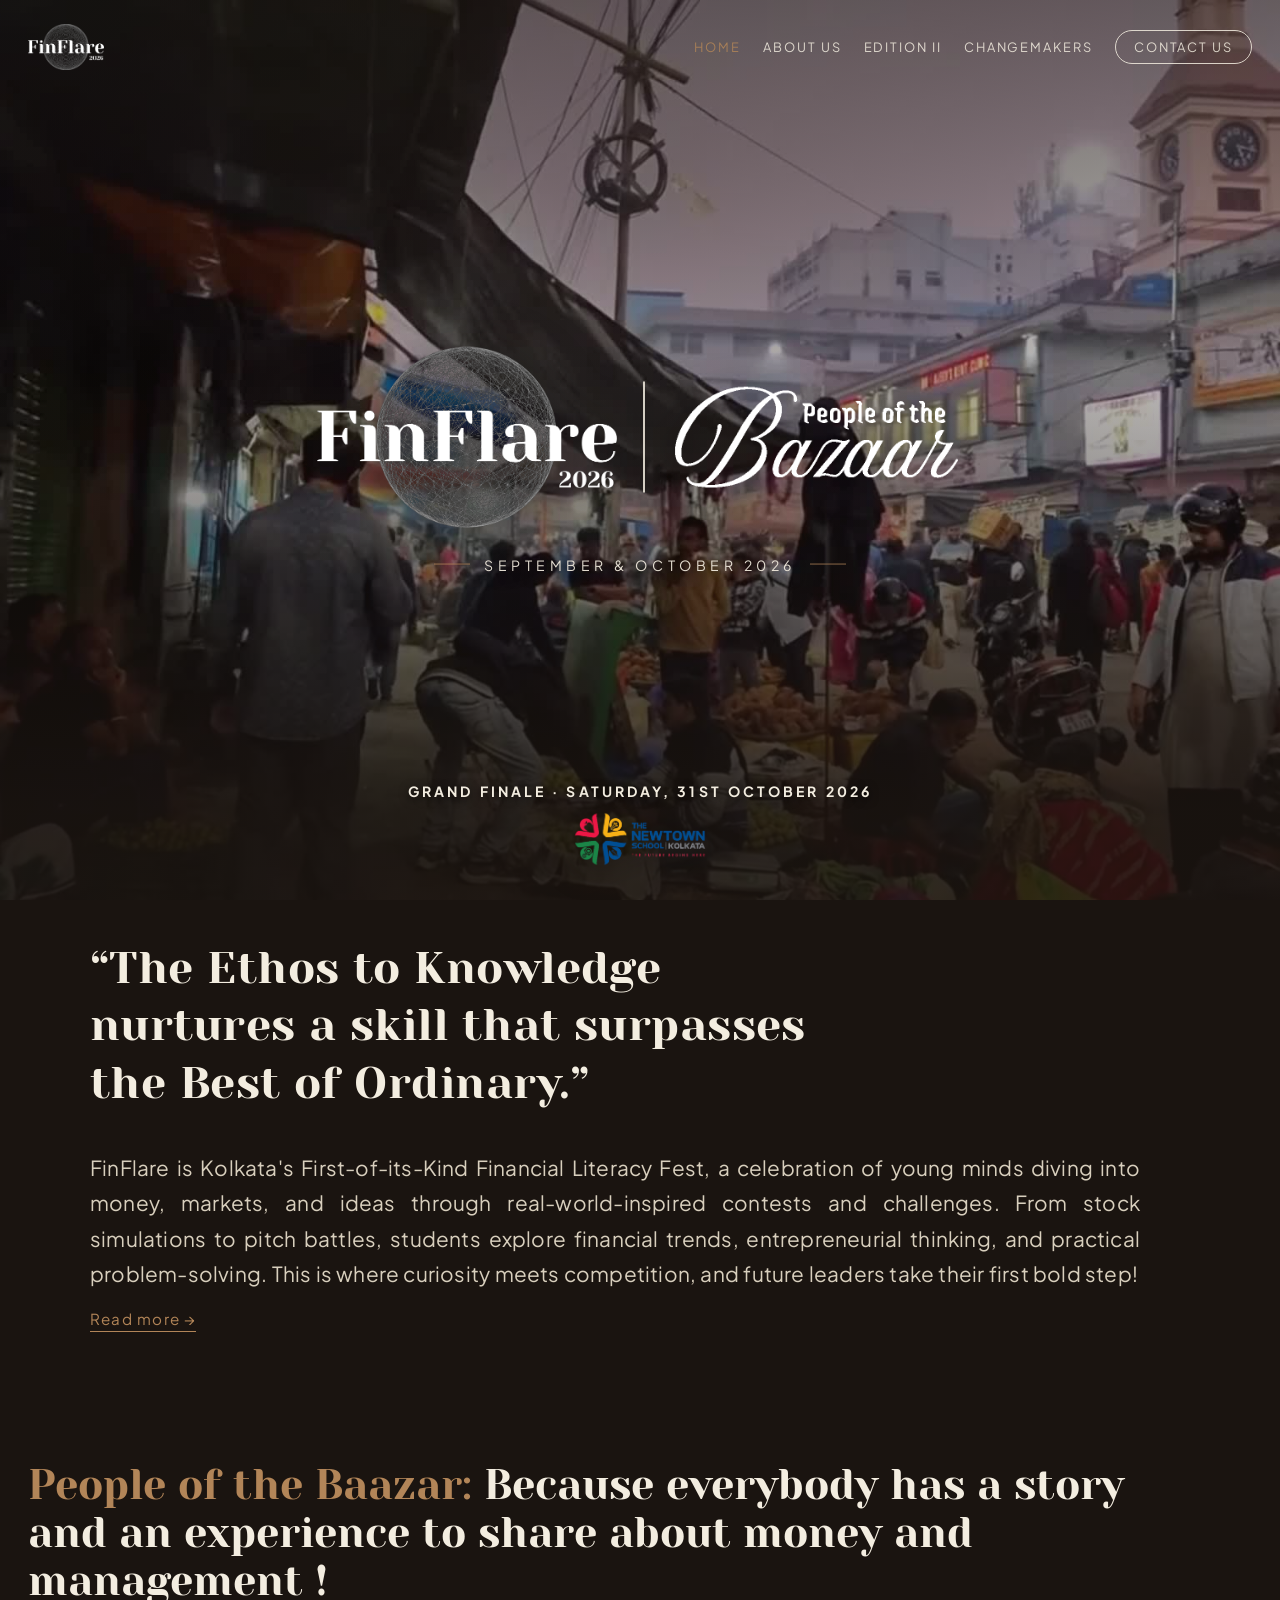
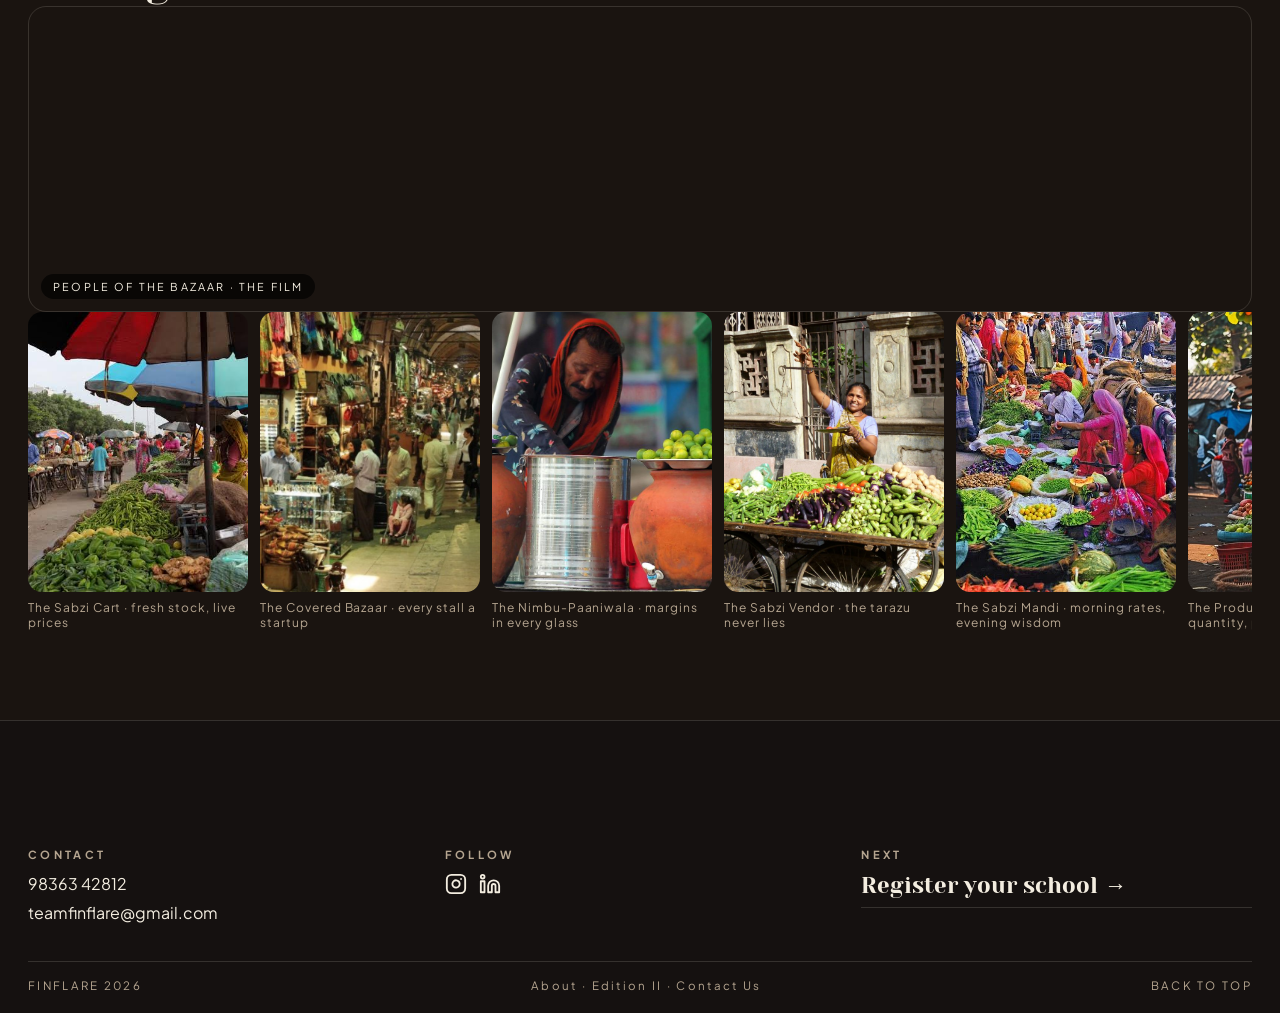
==== index.html @ 784e500e "Initial commit" ====
<!DOCTYPE html>
<html lang="en">

<head>
  <meta charset="UTF-8" />
  <meta name="viewport" content="width=device-width, initial-scale=1.0" />
  <title>FinFlare 2026 — People of the Bazaar | Home</title>
  <meta name="description"
    content="FinFlare 2026 — Kolkata's financial literacy fest for Classes 3-12. One-day free qualifier at your school. Sept-Oct 2026." />
  <link rel="preconnect" href="https://fonts.googleapis.com">
  <link rel="preconnect" href="https://fonts.gstatic.com" crossorigin>
  <link
    href="https://fonts.googleapis.com/css2?family=Anton&family=Fraunces:ital,opsz,wght@0,9..144,300..900;1,9..144,300..900&family=Space+Grotesk:wght@300..700&family=Pinyon+Script&family=Bricolage+Grotesque:opsz,wght@12..96,200..800&family=Plus+Jakarta+Sans:ital,wght@0,300..800;1,300..800&family=Yeseva+One&display=swap"
    rel="stylesheet">
  <link rel="stylesheet" href="styles.css" />
  <link rel="icon" href="assets/logo.png" />
</head>

<body data-loading="true">
  <div class="tape" aria-hidden="true"></div>
  <header id="nav">
    <a class="brand" href="index.html"><img src="assets/logo.png" alt="FinFlare 2026"></a>
    <nav class="nav-links">
      <a href="index.html" class="active">Home</a>
      <a href="about.html">About Us</a>
      <a href="edition%20II.html">Edition II</a>
      <a href="changemakers.html">Changemakers</a>
      <a href="contactus.html" class="pill">Contact Us</a>
    </nav>
    <button id="menuBtn" aria-label="Menu"><span></span><span></span></button>
  </header>
  <div id="menu">
    <div class="menu-bg-video"><video src="assets/visuals%202.mp4" muted loop playsinline autoplay></video></div>
    <nav>
      <a href="index.html"><i>01</i>Home</a>
      <a href="about.html"><i>02</i>About Us</a>
      <a href="edition%20II.html"><i>03</i>Edition II</a>
      <a href="changemakers.html"><i>04</i>Changemakers</a>
      <a href="contactus.html"><i>05</i>Contact Us</a>
    </nav>
    <div class="menu-foot">
      <div>teamfinflare@gmail.com<br>98363 42812</div>
      <div>Sept — Oct 2026<br>Kolkata</div>
    </div>
  </div>

  <main id="top">
    <!-- HERO -->
    <section id="hero">
      <div class="hero-media">
        <video id="heroVideo" autoplay muted loop playsinline preload="auto" poster="assets/hero-poster.jpg">
          <source src="assets/hero.mp4" type="video/mp4">
        </video>
        <div class="hero-grade"></div>
      </div>

      <div class="hero-center">
        <div class="hero-logos">
          <img class="hero-logo-main" src="assets/logo.png" alt="FinFlare 2026">
          <img class="hero-logo-theme" src="assets/People%20of%20the%20baazar%20logo.png" alt="People of the Bazaar">
        </div>
        <div class="hero-dates">September & October 2026</div>
      </div>
      <div class="hero-bottom">
        <div class="finale-date">Grand Finale · Saturday, 31st October 2026</div>
        <div class="finale-info">
          <img class="finale-logo" src="assets/Venue%20Partner.png" alt="The Newtown School Kolkata">
        </div>
      </div>
    </section>



    <!-- WHAT IS FINFLARE -->
    <section class="panel intro-panel">
      <div class="intro-block reveal">
        <h2 class="statement ethos-quote">“The Ethos to Knowledge<br>nurtures a skill that surpasses<br>the Best of Ordinary.”</h2>
        <p class="intro-copy">FinFlare is Kolkata's First-of-its-Kind Financial Literacy Fest, a celebration of young
          minds diving into money, markets, and ideas through real-world-inspired contests and challenges. From stock
          simulations to pitch battles, students explore financial trends, entrepreneurial thinking, and practical
          problem-solving. This is where curiosity meets competition, and future leaders take their first bold step!
        </p>
        <a class="read-more" href="about.html">Read more →</a>
      </div>
    </section>

    <!-- PEOPLE OF THE BAZAAR -->
    <section class="panel">
      <h2 class="statement reveal"><em>People of the Baazar:</em> Because everybody has a story and an experience to share about money and management !</h2>
      <div class="theme-video reveal"><video autoplay muted loop playsinline>
          <source src="assets/visuals%201.mp4" type="video/mp4">
        </video><span>PEOPLE OF THE BAZAAR · THE FILM</span></div>
      <div class="photorail reveal">
        <div class="photorail-track">
          <figure><img src="assets/sv.jpg" alt="Woman selling green chillies from a cart" />
            <figcaption>The Sabzi Cart · fresh stock, live prices</figcaption>
          </figure>
          <figure><img src="assets/Gariahat-Market-Kolkata-1280x720.jpg" alt="Covered bazaar lane with clothing stalls" />
            <figcaption>The Covered Bazaar · every stall a startup</figcaption>
          </figure>
          <figure><img src="assets/sv2.jpg" alt="Nimbu-paani vendor with clay matkas" />
            <figcaption>The Nimbu-Paaniwala · margins in every glass</figcaption>
          </figure>
          <figure><img src="assets/vegetable-vendor-_lvryenhoek_may2012_ahmedabad_6mp-774x10241-700x926.jpg"
              alt="Vegetable vendor weighing produce on a hand balance" />
            <figcaption>The Sabzi Vendor · the tarazu never lies</figcaption>
          </figure>
          <figure><img src="assets/sv3.jpg" alt="Women selling vegetables in a crowded mandi" />
            <figcaption>The Sabzi Mandi · morning rates, evening wisdom</figcaption>
          </figure>
          <figure><img src="assets/bustling-market-scene-stockcake.jpg" alt="Produce stalls with tomatoes and lemons" />
            <figcaption>The Produce Stalls · colour, quantity, price</figcaption>
          </figure>
          <figure><img src="assets/images.jpg" alt="Flower market with marigold garlands" />
            <figcaption>The Flower Market · fresh stock, live prices</figcaption>
          </figure>
        </div>
      </div>
    </section>

    <!-- CTA -->
    <section id="contact">
      <div class="contact-grid">
        <div><b>CONTACT</b><a href="tel:+919836342812">98363 42812</a><a
            href="mailto:teamfinflare@gmail.com">teamfinflare@gmail.com</a></div>
        <div><b>FOLLOW</b><a href="https://www.instagram.com/thefinflarefest" target="_blank" rel="noopener" aria-label="Instagram"><svg width="22" height="22" viewBox="0 0 24 24" fill="none" stroke="currentColor" stroke-width="2" stroke-linecap="round" stroke-linejoin="round"><rect x="2" y="2" width="20" height="20" rx="5" ry="5"/><path d="M16 11.37A4 4 0 1 1 12.63 8 4 4 0 0 1 16 11.37z"/><line x1="17.5" y1="6.5" x2="17.51" y2="6.5"/></svg></a><a href="https://www.linkedin.com/company/fin-flare" target="_blank" rel="noopener" aria-label="LinkedIn"><svg width="22" height="22" viewBox="0 0 24 24" fill="none" stroke="currentColor" stroke-width="2" stroke-linecap="round" stroke-linejoin="round"><path d="M16 8a6 6 0 0 1 6 6v7h-4v-7a2 2 0 0 0-4 0v7h-4v-7a6 6 0 0 1 6-6z"/><rect x="2" y="9" width="4" height="12"/><circle cx="4" cy="4" r="2"/></svg></a></div>
        <div><b>NEXT</b><a class="big-link" href="contactus.html">Register your school →</a></div>
      </div>
      <div class="foot-base"><span>FINFLARE 2026</span><span><a href="about.html">About</a> · <a
          href="edition%20II.html">Edition II</a> · <a href="contactus.html">Contact Us</a></span><span><a href="#top">BACK TO
          TOP</a></span></div>
    </section>
  </main>
  <script src="app.js"></script>
</body>

</html>
---- styles.css ----
@import url('https://fonts.googleapis.com/css2?family=EB+Garamond:ital,wght@0,400..800;1,400..800&display=swap');
@import url('https://fonts.googleapis.com/css2?family=Bricolage+Grotesque:opsz,wght@12..96,200..800&display=swap');

:root {
  --bg: #1a1410;
  --bg2: #322C25;
  --cream: #f3ede0;
  --muted: #b5a590;
  --flare: #453128;
  --flare-light: #B28558;
  --gold: #B28558;
  --accent-deep: #2C0E11;
  --line: rgba(243, 237, 224, .14);
  --font-d: 'Fraunces', serif;
  --font-s: 'Yeseva One', serif;
  --font-b: 'Plus Jakarta Sans', sans-serif;
  --font-script: 'Fraunces', serif;
  --font-head: 'Bricolage Grotesque', 'Space Grotesk', sans-serif;
}

* {
  margin: 0;
  padding: 0;
  box-sizing: border-box
}

html {
  scroll-behavior: smooth;
  scrollbar-width: thin;
  scrollbar-color: rgba(178, 133, 88, 0.4) var(--bg);
}

/* Custom Scrollbars */
::-webkit-scrollbar {
  width: 8px;
  height: 8px;
}

::-webkit-scrollbar-track {
  background: var(--bg);
}

::-webkit-scrollbar-thumb {
  background: rgba(178, 133, 88, 0.38);
  border-radius: 99px;
  border: 2px solid var(--bg);
}

::-webkit-scrollbar-thumb:hover {
  background: var(--gold);
}

::-webkit-scrollbar-corner {
  background: var(--bg);
}

body {
  background: var(--bg);
  color: var(--cream);
  font-family: var(--font-b);
  overflow-x: hidden
}

img {
  display: block;
  max-width: 100%
}

a {
  color: inherit;
  text-decoration: none
}

.tape {
  display: none
}

/* loader */
#loader {
  position: fixed;
  inset: 0;
  background: var(--bg);
  z-index: 500;
  display: flex;
  align-items: center;
  justify-content: center;
  transition: transform .8s cubic-bezier(.76, 0, .24, 1)
}

#loader::before {
  content: "";
  position: absolute;
  width: 80vmax;
  height: 80vmax;
  background: radial-gradient(circle, rgba(69, 49, 40, .2), transparent 60%);
  pointer-events: none
}

#loader::after {
  display: none
}

body:not([data-loading="true"]) #loader {
  transform: translateY(-101%)
}

.loader-inner {
  text-align: center;
  width: min(420px, 80vw)
}

.loader-logo {
  font-family: var(--font-d);
  font-size: clamp(2rem, 6vw, 3.4rem);
  letter-spacing: .02em
}

.loader-logo span {
  color: var(--flare-light)
}

.loader-count {
  font-family: var(--font-d);
  font-size: 4rem;
  color: var(--gold)
}

.loader-bar {
  height: 2px;
  background: var(--line);
  margin: 14px 0
}

.loader-bar i {
  display: block;
  height: 100%;
  width: 0;
  background: var(--flare)
}

.loader-sub {
  font-size: .65rem;
  letter-spacing: .25em;
  color: var(--muted)
}

/* nav */
#nav {
  position: fixed;
  top: 10px;
  left: 0;
  right: 0;
  z-index: 300;
  display: flex;
  justify-content: space-between;
  align-items: center;
  padding: 14px 28px;
  mix-blend-mode: normal;
  transition: transform .35s ease, opacity .35s ease
}

#nav.nav-hidden {
  transform: translateY(-120%);
  opacity: 0;
  pointer-events: none
}

.brand {
  font-family: var(--font-d);
  font-size: 1.4rem;
  letter-spacing: .03em
}

.brand em {
  font-style: normal;
  color: var(--flare-light);
  font-size: .85rem;
  margin-left: 6px
}

.nav-links {
  display: flex;
  gap: 22px;
  align-items: center;
  font-size: .8rem;
  letter-spacing: .15em;
  text-transform: uppercase
}

.nav-links a {
  opacity: .85
}

.nav-links a:hover {
  color: var(--gold)
}

.pill {
  border: 1px solid var(--cream);
  border-radius: 99px;
  padding: 8px 18px
}

.pill:hover {
  background: var(--cream);
  color: #000 !important
}

#menuBtn {
  display: none;
  background: none;
  border: 0;
  flex-direction: column;
  gap: 6px;
  cursor: pointer
}

#menuBtn span {
  display: block;
  width: 30px;
  height: 2px;
  background: var(--cream)
}

#menu {
  position: fixed;
  inset: 0;
  background: #1a1410;
  z-index: 290;
  display: flex;
  flex-direction: column;
  justify-content: center;
  padding: 80px 8vw 30px;
  transform: translateY(-102%);
  transition: .6s cubic-bezier(.76, 0, .24, 1)
}

#menu.open {
  transform: none
}

#menu nav {
  display: flex;
  flex-direction: column;
  gap: 4px
}

#menu nav a {
  font-family: var(--font-d);
  font-size: clamp(2rem, 8vw, 4.5rem);
  line-height: 1;
  text-transform: uppercase
}

#menu nav a i {
  font-family: var(--font-b);
  font-size: .8rem;
  color: var(--flare-light);
  margin-right: 14px;
  font-style: normal
}

#menu nav a:hover {
  color: var(--gold)
}

.menu-bg-video {
  position: absolute;
  inset: 0;
  opacity: .22;
  z-index: -1
}

.menu-bg-video video {
  width: 100%;
  height: 100%;
  object-fit: cover
}

.menu-foot {
  display: flex;
  justify-content: space-between;
  margin-top: 40px;
  color: var(--muted);
  font-size: .85rem
}

/* hero */
#hero {
  min-height: 100svh;
  position: relative;
  display: flex;
  flex-direction: column;
  justify-content: center;
  align-items: center;
  gap: 0;
  padding: 90px 28px 26px;
  overflow: hidden
}

.hero-center {
  display: flex;
  flex-direction: column;
  align-items: center;
  gap: 12px;
  position: absolute;
  top: 50%;
  left: 50%;
  transform: translate(-50%, -50%);
}

.hero-media {
  position: absolute;
  inset: 0;
  z-index: -1
}

.hero-media video {
  width: 100%;
  height: 100%;
  object-fit: cover;
  filter: saturate(1.1) contrast(1.05)
}

.hero-grade {
  position: absolute;
  inset: 0;
  background: linear-gradient(180deg, rgba(26, 20, 16, .6), rgba(26, 20, 16, .25) 40%, rgba(26, 20, 16, .9) 90%), radial-gradient(60% 50% at 50% 20%, rgba(69, 49, 40, .3), transparent)
}

/* grand finale info — centered, no box, like previous years */
.hero-bottom {
  position: absolute;
  bottom: 30px;
  left: 50%;
  transform: translateX(-50%);
  display: flex;
  flex-direction: column;
  align-items: center;
  text-align: center;
  gap: 8px;
}

.hero-ctas {
  justify-content: center;
}

.finale-info {
  display: flex;
  flex-direction: column;
  align-items: center;
  text-align: center;
  gap: 4px;
  background: none;
  border: 0;
  padding: 0;
  z-index: 10;
}

.finale-logo {
  height: 62px;
  width: auto;
  max-width: 260px;
  object-fit: contain;
  background: none;
  margin-bottom: 0;
  filter: drop-shadow(0 4px 16px rgba(0, 0, 0, 0.55));
}

.finale-title {
  font-family: var(--font-s);
  font-weight: 700;
  font-size: clamp(1.4rem, 3vw, 2rem);
  letter-spacing: 0.14em;
  color: var(--cream);
  text-shadow: 0 4px 15px rgba(0, 0, 0, 0.5);
}

.finale-date {
  font-family: var(--font-b);
  font-size: clamp(1.15rem, 2.4vw, 1.6rem);
  letter-spacing: 0.2em;
  color: var(--cream);
  text-shadow: 0 4px 15px rgba(0, 0, 0, 0.5);
}

.finale-venue {
  font-family: var(--font-b);
  font-size: clamp(1.05rem, 2.2vw, 1.4rem);
  letter-spacing: 0.08em;
  color: #d8cfbd;
  text-shadow: 0 4px 15px rgba(0, 0, 0, 0.5);
}

.finale-role {
  font-family: var(--font-b);
  font-size: clamp(0.85rem, 1.8vw, 1.05rem);
  letter-spacing: 0.24em;
  text-transform: uppercase;
  color: var(--gold);
  text-shadow: 0 4px 15px rgba(0, 0, 0, 0.5);
}

.finale-addr {
  font-family: var(--font-b);
  font-weight: 400;
  font-size: clamp(0.88rem, 1.8vw, 1.1rem);
  letter-spacing: 0.01em;
  color: #d8cfbd;
  max-width: 1050px;
  line-height: 1.7;
  text-shadow: 0 2px 10px rgba(0, 0, 0, 0.6);
}

@media (max-width: 768px) {
  .finale-logo {
    height: 50px;
  }
  .finale-addr {
    max-width: 100%;
  }
}

.hero-top-meta {
  display: flex;
  justify-content: space-between;
  gap: 12px;
  font-size: .68rem;
  letter-spacing: .2em;
  color: var(--cream);
  opacity: .9;
  border-top: 1px solid var(--line);
  border-bottom: 1px solid var(--line);
  padding: 10px 0;
  margin-bottom: 12px;
  flex-wrap: wrap
}

.hero-title {
  font-family: var(--font-d);
  line-height: .88;
  text-transform: uppercase
}

.hero-title .line {
  display: block;
  font-size: clamp(3.4rem, 13vw, 11.5rem);
  letter-spacing: .01em
}

.hero-title .row2 {
  display: flex;
  align-items: baseline;
  gap: 3vw;
  flex-wrap: wrap
}

.script {
  font-family: var(--font-script);
  font-style: italic;
  text-transform: none;
  font-weight: 400;
  color: var(--gold)
}

.row2 .script {
  font-size: clamp(3rem, 10vw, 8.5rem);
  line-height: 1
}

.smallcaps {
  font-family: var(--font-b);
  font-size: clamp(.8rem, 2vw, 1.3rem);
  letter-spacing: .35em
}

.hero-title .custom-lockup {
  display: inline-block;
  position: relative;
  margin-top: 15px;
  margin-left: -10px;
  margin-bottom: 18px;
  /* Optically align the swoopy 'B' with FINFLARE */
}

/* hero: centered logo lockup like previous years — FinFlare | theme */
.hero-logos {
  display: flex;
  flex-direction: row;
  align-items: center;
  justify-content: center;
  gap: 0;
  margin: 20px 0 6px;
  z-index: 10;
}

.hero-logo-main {
  width: min(300px, 29vw);
  height: auto;
  margin-right: clamp(14px, 2vw, 26px);
  mix-blend-mode: screen;
  filter: drop-shadow(0 6px 24px rgba(0, 0, 0, 0.55));
}

.hero-logo-theme {
  width: min(320px, 31vw);
  height: auto;
  border-left: 2px solid rgba(243, 237, 224, 0.85);
  padding-left: clamp(14px, 2vw, 26px);
  filter: drop-shadow(0 4px 16px rgba(0, 0, 0, 0.6));
}

.hero-dates {
  text-align: center;
  font-family: var(--font-b);
  font-size: clamp(0.72rem, 1.2vw, 0.88rem);
  letter-spacing: 0.32em;
  text-transform: uppercase;
  color: rgba(243, 237, 224, 0.92);
  text-shadow: 0 4px 15px rgba(0, 0, 0, 0.7);
  margin: 10px 0 0;
  z-index: 10;
  display: inline-flex;
  align-items: center;
  justify-content: center;
  gap: 14px;
}

.hero-dates::before,
.hero-dates::after {
  content: "";
  display: inline-block;
  width: clamp(20px, 3vw, 36px);
  height: 1px;
  background: var(--gold);
  opacity: 0.75;
}

.finale-date {
  font-family: var(--font-b);
  font-size: clamp(0.72rem, 1.2vw, 0.88rem);
  letter-spacing: 0.22em;
  text-transform: uppercase;
  color: var(--gold-light);
  font-weight: 700;
  text-shadow: 0 2px 10px rgba(0, 0, 0, 0.8);
  margin: 0;
}

@media (max-width: 768px) {
  .hero-logos {
    flex-direction: column;
    gap: 0;
    margin: 10px 0;
  }
  .hero-logo-main {
    width: min(200px, 48vw);
    margin-right: 0;
    margin-bottom: 12px;
  }
  .hero-logo-theme {
    width: min(220px, 52vw);
    border-left: 0;
    border-top: 1.5px solid rgba(243, 237, 224, 0.7);
    padding-left: 0;
    padding-top: 12px;
  }
  .hero-dates {
    font-size: 0.7rem;
    letter-spacing: 0.22em;
    gap: 10px;
  }
  .hero-dates::before,
  .hero-dates::after {
    width: 16px;
  }
  .finale-date {
    font-size: 0.65rem;
    letter-spacing: 0.16em;
  }
}

.custom-lockup .people {
  font-family: var(--font-s);
  font-size: clamp(1.5rem, 4vw, 3rem);
  font-weight: 500;
  color: var(--cream);
  position: absolute;
  top: -5%;
  right: 0;
  z-index: 2;
  letter-spacing: 0;
  text-transform: none;
  text-shadow: 0 4px 15px rgba(0, 0, 0, 0.5);
}

.custom-lockup .script {
  font-size: clamp(5.5rem, 15vw, 12rem);
  line-height: 0.85;
  color: var(--gold);
  display: block;
  padding-right: 10px;
}

.hero-bottom {
  display: flex;
  flex-direction: column;
  gap: 8px;
  align-items: center;
  justify-content: center;
  text-align: center;
  flex-wrap: wrap;
  margin-top: 18px
}

.hero-desc {
  font-family: var(--font-b);
  font-size: clamp(1rem, 2vw, 1.3rem);
  max-width: 420px
}

.btn {
  display: inline-block;
  padding: 14px 26px;
  border-radius: 99px;
  font-family: var(--font-b);
  font-weight: 700;
  letter-spacing: .12em;
  font-size: .75rem;
  text-transform: uppercase;
  border: 1px solid var(--cream);
  transition: .25s
}

.btn.solid {
  background: var(--flare);
  border-color: var(--flare);
  color: var(--cream)
}

.btn.solid:hover {
  background: var(--gold);
  border-color: var(--gold);
  color: #1a1410;
  transform: translateY(-2px)
}

.btn.ghost:hover {
  background: var(--cream);
  color: #000
}

.btn.light {
  background: var(--cream);
  color: #000;
  border-color: var(--cream)
}

button,
.btn,
.mini,
.filters button,
#legacySound,
.acc button,
#menuBtn {
  font-family: var(--font-b);
}

.hero-ctas {
  display: flex;
  gap: 12px;
  flex-wrap: wrap
}

.panel-stats {
  display: flex;
  gap: 40px;
  margin-bottom: 50px;
  padding-bottom: 30px;
  border-bottom: 1px solid var(--line);
  justify-content: center;
  width: 100%;
}

.panel-stats div {
  display: flex;
  flex-direction: column;
  align-items: center;
}

.panel-stats b {
  font-family: var(--font-d);
  font-size: 2.5rem;
  color: var(--gold);
  line-height: 1;
  margin-bottom: 4px;
}

.panel-stats span {
  font-size: .68rem;
  letter-spacing: .18em;
  text-transform: uppercase;
  color: var(--muted);
}

.scroll-hint {
  position: absolute;
  right: 20px;
  top: 45%;
  writing-mode: vertical-rl;
  letter-spacing: .4em;
  font-size: .65rem;
  color: var(--muted);
  animation: bob 1.6s infinite alternate
}

@keyframes bob {
  to {
    transform: translateY(12px)
  }
}

/* marquee */
.marquee {
  background: var(--flare);
  color: var(--cream);
  overflow: hidden;
  white-space: nowrap;
  border-top: 2px solid #000;
  border-bottom: 2px solid #000
}

.marquee-track {
  display: inline-flex;
  animation: mq 22s linear infinite;
  font-family: var(--font-d);
  font-size: 1.1rem;
  padding: 10px 0;
  letter-spacing: .06em
}

@keyframes mq {
  to {
    transform: translateX(-50%)
  }
}

/* panels */
.panel {
  padding: 90px 28px;
  max-width: 1360px;
  margin: 0 auto
}

.kicker {
  font-size: .72rem;
  letter-spacing: .3em;
  color: var(--muted);
  margin-bottom: 18px;
  display: flex;
  gap: 10px;
  align-items: center
}

.kicker span {
  width: 8px;
  height: 8px;
  border-radius: 50%;
  background: var(--flare);
  display: inline-block
}

.kicker.light {
  color: var(--gold)
}

.statement {
  font-family: var(--font-s);
  font-weight: 400;
  font-size: clamp(1.4rem, 3.6vw, 2.6rem);
  line-height: 1.15;
  max-width: 1100px
}

.statement em {
  color: var(--flare-light);
  font-style: normal
}

.about-grid {
  display: grid;
  grid-template-columns: 1.1fr .9fr;
  gap: 30px;
  margin-top: 36px
}

.about-copy p {
  color: #d8cfbd;
  margin-bottom: 16px;
  line-height: 1.7
}

.text-link {
  border-bottom: 1px solid var(--flare-light);
  padding-bottom: 2px;
  font-weight: 700
}

.about-cards {
  display: grid;
  gap: 12px
}

.mini-card {
  border: 1px solid var(--line);
  border-radius: 16px;
  padding: 20px;
  background: rgba(255, 255, 255, .03)
}

.mini-card b {
  display: block;
  font-family: var(--font-d);
  letter-spacing: .04em;
  margin-bottom: 6px;
  color: var(--gold)
}

.mini-card span {
  color: var(--muted);
  font-size: .92rem
}

.legacy {
  margin-top: 44px;
  border: 1px solid var(--line);
  border-radius: 20px;
  overflow: hidden;
  background: #221c17
}

.legacy-head {
  display: flex;
  justify-content: space-between;
  gap: 12px;
  flex-wrap: wrap;
  padding: 20px 22px;
  border-bottom: 1px solid var(--line)
}

.legacy-head h3 {
  font-family: var(--font-d);
  letter-spacing: .04em
}

.legacy-head span {
  color: var(--muted);
  font-size: .72rem;
  letter-spacing: .2em
}

.legacy-media {
  display: grid;
  grid-template-columns: repeat(3, 1fr);
  gap: 8px;
  padding: 12px
}

.legacy-video {
  padding: 12px 12px 0;
  position: relative
}

.legacy-video video {
  width: 100%;
  height: min(58vh, 480px);
  object-fit: cover;
  border-radius: 12px;
  background: #000;
  display: block
}

#legacySound {
  position: absolute;
  bottom: 24px;
  right: 24px;
  background: #000a;
  color: var(--cream);
  border: 1px solid var(--line);
  padding: 9px 18px;
  border-radius: 99px;
  font-size: .66rem;
  letter-spacing: .22em;
  cursor: pointer;
  backdrop-filter: blur(4px)
}

#legacySound:hover {
  background: var(--flare);
  color: var(--cream);
  border-color: var(--flare)
}

.proof-note {
  padding: 2px 22px 26px;
  color: #d8cfbd;
  line-height: 1.85;
  font-family: var(--font-b);
  font-size: 1.06rem;
  max-width: 1000px
}

.legacy-media img {
  height: 220px;
  width: 100%;
  object-fit: cover;
  border-radius: 12px;
  filter: sepia(.2) contrast(1.05)
}

.legacy-copy {
  padding: 18px 22px 24px;
  color: #d8cfbd
}

/* theme */
.dark-contrast {
  background: var(--bg2);
  border-top: 1px solid var(--line);
  border-bottom: 1px solid var(--line);
  max-width: none
}

.dark-contrast>.kicker,
.dark-contrast>h2,
.theme-grid,
.perks-grid,
.awards {
  max-width: 1360px;
  margin-left: auto;
  margin-right: auto
}

#theme h2,
#perks h2 {
  font-family: var(--font-d);
  font-size: clamp(2.6rem, 7vw, 5.5rem);
  line-height: .95
}

.script.big {
  font-size: clamp(3rem, 8vw, 6rem)
}

.script.inline {
  font-size: .9em
}

.theme-grid {
  display: grid;
  grid-template-columns: .95fr 1.05fr;
  gap: 40px;
  margin-top: 26px
}

.theme-title p {
  color: #d8cfbd;
  margin: 14px 0 20px
}

/* integrated "People of the Bazaar" lockup */
.theme-title-lockup {
  display: grid;
  grid-template-columns: auto 1fr;
  grid-template-rows: auto auto;
  align-items: end;
  line-height: 1;
  margin-bottom: 30px;
}

.lockup-bazaar-top {
  grid-row: 1 / 3;
  grid-column: 1;
  font-size: clamp(6rem, 16vw, 12rem);
  line-height: .78;
  align-self: start;
}

.lockup-serif {
  grid-row: 1;
  grid-column: 2;
  font-family: var(--font-s);
  font-size: clamp(1.3rem, 3.5vw, 2.4rem);
  color: var(--cream);
  align-self: end;
  text-transform: none;
  font-weight: 400;
  letter-spacing: .01em;
  position: relative;
  z-index: 2;
  margin-bottom: -5px; /* Pull it slightly closer to azaar */
  text-shadow: 0 4px 15px rgba(0, 0, 0, 0.5);
}

.lockup-bazaar-bottom {
  grid-row: 2;
  grid-column: 2;
  font-size: clamp(3.8rem, 10vw, 7.5rem);
  line-height: .85;
}

.theme-video {
  position: relative;
  border-radius: 18px;
  overflow: hidden;
  border: 1px solid var(--line)
}

.theme-video video {
  width: 100%;
  height: 300px;
  object-fit: cover
}

.theme-video span {
  position: absolute;
  bottom: 12px;
  left: 12px;
  background: #000a;
  padding: 6px 12px;
  border-radius: 99px;
  font-size: .68rem;
  letter-spacing: .2em
}

.theme-copy .lead {
  font-family: var(--font-b);
  font-size: 1.35rem;
  line-height: 1.5;
  margin-bottom: 22px
}

.folk-list {
  display: grid;
  gap: 12px;
  margin-bottom: 20px
}

.folk {
  display: flex;
  gap: 14px;
  align-items: center;
  border: 1px solid var(--line);
  border-radius: 14px;
  padding: 10px;
  background: rgba(255, 255, 255, .03)
}

.folk img {
  width: 74px;
  height: 74px;
  object-fit: cover;
  border-radius: 12px
}

.folk b {
  display: block
}

.folk span {
  color: var(--muted);
  font-size: .85rem
}

/* events */
.events-head {
  display: flex;
  justify-content: space-between;
  gap: 20px;
  align-items: flex-end;
  flex-wrap: wrap;
  margin-bottom: 8px
}

.events-head h2 {
  font-family: var(--font-d);
  font-size: clamp(2.4rem, 6vw, 4.6rem);
  line-height: .95
}

.outline {
  color: transparent;
  -webkit-text-stroke: 1.5px var(--cream)
}

.filters {
  display: flex;
  gap: 8px;
  flex-wrap: wrap
}

.filters button {
  background: none;
  border: 1px solid var(--line);
  color: var(--cream);
  border-radius: 99px;
  padding: 9px 16px;
  font-size: .7rem;
  letter-spacing: .15em;
  cursor: pointer
}

.filters button.active,
.filters button:hover {
  background: var(--cream);
  color: #111
}

#eventList {
  border-top: 1px solid var(--line);
  margin-top: 16px
}

.event-row {
  display: grid;
  grid-template-columns: 64px 1fr auto auto;
  gap: 18px;
  align-items: center;
  padding: 20px 8px;
  border-bottom: 1px solid var(--line);
  cursor: pointer;
  transition: .2s
}

.event-row:hover {
  background: rgba(69, 49, 40, .12);
  padding-left: 16px
}

.event-row .num {
  font-family: var(--font-d);
  color: var(--muted)
}

.event-row h3 {
  font-family: var(--font-d);
  font-size: clamp(1.4rem, 3.4vw, 2.4rem);
  letter-spacing: .02em;
  line-height: 1
}

.event-row h3 small {
  display: block;
  font-family: var(--font-b);
  font-size: .68rem;
  letter-spacing: .25em;
  color: var(--flare-light);
  margin-top: 6px
}

.event-row .meta {
  font-size: .72rem;
  letter-spacing: .15em;
  color: var(--muted);
  text-align: right
}

.event-row .arrow {
  font-size: 1.4rem;
  background: var(--cream);
  color: #000;
  width: 44px;
  height: 44px;
  border-radius: 50%;
  display: flex;
  align-items: center;
  justify-content: center
}

.hint {
  color: var(--muted);
  font-size: .75rem;
  letter-spacing: .2em;
  margin-top: 14px
}

/* break */
#break {
  position: relative;
  min-height: 70vh;
  display: flex;
  align-items: center;
  justify-content: center;
  text-align: center;
  overflow: hidden
}

#break video {
  position: absolute;
  inset: 0;
  width: 100%;
  height: 100%;
  object-fit: cover
}

.break-overlay {
  position: relative;
  background: rgba(26, 20, 16, .6);
  padding: 40px;
  border-radius: 20px;
  backdrop-filter: blur(6px);
  border: 1px solid var(--line)
}

.break-overlay h2 {
  font-family: var(--font-d);
  font-size: clamp(2rem, 6vw, 4.2rem);
  margin: 6px 0 18px
}

.break-overlay .script {
  font-size: clamp(2rem, 5vw, 3.4rem)
}

/* format */
#format h2,
#rules h2,
.gallery-head h2 {
  font-family: var(--font-d);
  font-size: clamp(2.2rem, 5.5vw, 4rem)
}

#format h2 em,
#rules h2 em,
.gallery-head em {
  color: var(--flare-light);
  font-style: normal
}

.format-grid {
  display: grid;
  grid-template-columns: 1fr 1fr;
  gap: 16px;
  margin: 26px 0
}

.format-card {
  border: 1px solid var(--line);
  border-radius: 20px;
  padding: 28px;
  background: #221c17
}

.format-card.gold {
  background: linear-gradient(160deg, #3a2f24, #221c17);
  border-color: rgba(178, 133, 88, .45)
}

.format-card .tag {
  font-size: .68rem;
  letter-spacing: .25em;
  color: var(--gold)
}

.format-card h3 {
  font-family: var(--font-d);
  font-size: 2.6rem;
  margin: 10px 0
}

.format-card h3 small {
  font-size: .9rem;
  font-family: var(--font-b);
  color: var(--muted)
}

.format-card p {
  color: #d8cfbd;
  margin-bottom: 12px
}

.format-card ul {
  margin-left: 18px;
  color: var(--muted);
  line-height: 1.8;
  font-size: .92rem
}

/* ---- register: plain info (no boxes) ---- */
.format-plain {
  display: grid;
  grid-template-columns: 1fr 1fr;
  gap: 48px;
  margin: 26px 0 10px;
}

.format-plain-item {
  background: none;
  border: 0;
  border-top: 1px solid var(--line);
  border-radius: 0;
  padding: 24px 0 0;
}

.format-plain-item .tag {
  font-size: .68rem;
  letter-spacing: .25em;
  color: var(--gold);
}

.format-plain-item h3 {
  font-family: var(--font-d);
  font-size: clamp(1.4rem, 2vw, 1.85rem);
  margin: 6px 0 10px;
}

.format-plain-item h3 small {
  font-size: .82rem;
  font-family: var(--font-b);
  color: var(--muted);
}

.format-plain-item p {
  color: #d8cfbd;
  margin-bottom: 12px;
  font-family: var(--font-b);
  font-size: clamp(1rem, 2.2vw, 1.3rem);
  line-height: 1.7;
  font-weight: 400;
  text-align: justify;
}

.format-plain-item ul {
  margin-left: 18px;
  color: #d8cfbd;
  line-height: 1.7;
  font-size: clamp(1rem, 2.2vw, 1.3rem);
  margin-bottom: 18px;
  font-family: var(--font-b);
  font-weight: 400;
  text-align: justify;
}

.map-link {
  color: var(--gold);
  text-decoration: underline;
  text-underline-offset: 4px;
  font-weight: 600;
  transition: color 0.2s ease, text-decoration-color 0.2s ease;
}

.map-link:hover {
  color: var(--cream);
  text-decoration-color: var(--cream);
}

.contact-hero-emails {
  display: flex;
  flex-wrap: wrap;
  align-items: center;
  gap: 8px 12px;
  font-family: var(--font-b);
  font-size: clamp(1rem, 1.6vw, 1.15rem);
  color: #d8cfbd;
  margin-top: -6px;
  margin-bottom: 24px;
}

.contact-hero-emails a {
  color: var(--gold);
  text-decoration: underline;
  text-underline-offset: 4px;
  font-weight: 500;
  transition: color 0.2s ease, text-decoration-color 0.2s ease;
}

.contact-hero-emails a:hover {
  color: var(--cream);
  text-decoration-color: var(--cream);
}

.countdown {
  display: flex;
  justify-content: space-between;
  align-items: center;
  gap: 16px;
  flex-wrap: wrap;
  border: 1px dashed rgba(178, 133, 88, .5);
  border-radius: 16px;
  padding: 20px 22px
}

.countdown span {
  font-size: .68rem;
  letter-spacing: .25em;
  color: var(--muted)
}

.countdown b {
  font-family: var(--font-d);
  font-size: clamp(1.4rem, 3.5vw, 2.2rem);
  color: var(--gold);
  display: block;
  margin-top: 6px
}

/* ---- register: query contacts (screenshot format, serif) ---- */
.query-contacts {
  display: grid;
  grid-template-columns: 1fr 1fr;
  margin-top: 54px;
  border-top: 1px solid var(--line);
  padding-top: 36px;
  font-family: var(--font-b);
}

.query-left {
  padding-right: 48px;
}

.query-right {
  border-left: 1px solid var(--line);
  padding-left: 48px;
}

.query-label {
  display: block;
  font-size: .78rem;
  letter-spacing: .12em;
  color: var(--muted);
  margin: 26px 0 10px;
}

.query-label:first-child {
  margin-top: 0;
}

.query-left p,
.query-person {
  color: var(--cream);
  font-size: 1.15rem;
  line-height: 1.7;
}

.query-left a,
.query-person a {
  color: var(--cream);
  border-bottom: 1px solid transparent;
}

.query-left a:hover,
.query-person a:hover {
  color: var(--gold);
  border-color: var(--gold);
}

.query-person {
  margin-bottom: 26px;
}

.query-person em {
  display: block;
  font-style: normal;
  font-size: .85rem;
  letter-spacing: .12em;
  text-transform: uppercase;
  color: var(--gold);
  margin-bottom: 2px;
}

.query-person b {
  display: block;
  font-weight: 600;
}

.query-person span {
  color: #d8cfbd;
}

.query-social {
  display: flex;
  align-items: center;
  gap: 24px;
  margin-top: 14px;
}

.query-social a {
  display: inline-flex;
  align-items: center;
  justify-content: center;
  color: var(--gold);
  transition: transform 0.25s ease, color 0.25s ease, filter 0.25s ease;
  line-height: 1;
}

.query-social a svg {
  width: 38px;
  height: 38px;
  display: block;
}

.query-social a:hover {
  color: var(--cream);
  transform: translateY(-3px) scale(1.1);
  filter: drop-shadow(0 4px 14px rgba(178, 133, 88, 0.45));
}

@media(max-width:900px) {
  .query-contacts {
    grid-template-columns: 1fr;
  }
  .query-right {
    border-left: 0;
    border-top: 1px solid var(--line);
    padding-left: 0;
    padding-top: 30px;
  margin-top: auto;
  margin-bottom: 40px;
  }
  .query-left {
    padding-right: 0;
  }
}

/* perks */
#perks h2 {
  margin-bottom: 22px
}

.perks-grid {
  display: grid;
  grid-template-columns: repeat(3, 1fr);
  gap: 12px
}

.perk {
  border: 1px solid var(--line);
  border-radius: 16px;
  padding: 22px;
  background: rgba(255, 255, 255, .03)
}

.perk i {
  font-style: normal;
  color: var(--flare-light);
  font-size: .75rem;
  letter-spacing: .2em
}

.perk b {
  display: block;
  margin: 8px 0 6px;
  font-size: 1.02rem
}

.perk span {
  color: var(--muted);
  font-size: .88rem
}

.awards {
  display: grid;
  grid-template-columns: repeat(3, 1fr);
  gap: 12px;
  margin-top: 14px
}

.awards div {
  border-radius: 16px;
  padding: 20px;
  background: var(--flare);
  color: var(--cream)
}

.awards div:nth-child(2) {
  background: var(--gold);
  color: #1a1410
}

.awards div:nth-child(3) {
  background: var(--cream);
  color: #1a1410
}

.awards b {
  display: block;
  font-family: var(--font-d);
  margin-bottom: 6px
}

/* rules */
.accordion {
  margin-top: 24px;
  border-top: 1px solid var(--line)
}

.acc {
  border-bottom: 1px solid var(--line)
}

.acc button {
  width: 100%;
  background: none;
  border: 0;
  color: var(--cream);
  display: flex;
  justify-content: space-between;
  padding: 22px 6px;
  font-family: var(--font-d);
  font-size: clamp(1.1rem, 2.6vw, 1.7rem);
  cursor: pointer;
  letter-spacing: .03em
}

.acc button span {
  color: var(--flare-light)
}

.acc-body {
  display: none;
  padding: 0 6px 24px;
  color: #d8cfbd;
  line-height: 1.8
}

.acc.open .acc-body {
  display: block
}

.acc-body ul {
  margin-left: 18px
}

/* gallery */
.gallery-head {
  display: flex;
  justify-content: space-between;
  align-items: center;
  gap: 12px;
  flex-wrap: wrap;
  margin-bottom: 16px
}

.strip {
  display: flex;
  gap: 12px;
  overflow-x: auto;
  padding-bottom: 10px;
  cursor: grab;
  scrollbar-width: none
}

.strip::-webkit-scrollbar {
  display: none
}

.strip img {
  height: min(52vh, 420px);
  width: auto;
  border-radius: 16px;
  flex: 0 0 auto;
  user-select: none;
  pointer-events: none;
  filter: saturate(1.05)
}

/* contact */
#contact {
  background: #151110;
  border-top: 1px solid var(--line);
  padding: 90px 28px 20px;
  max-width: none
}

#contact>.kicker,
#contact>.mega,
.contact-grid {
  max-width: 1360px;
  margin-left: auto;
  margin-right: auto
}

.mega {
  font-family: var(--font-d);
  font-size: clamp(3.4rem, 12vw, 10rem);
  line-height: .9
}

.mega .script {
  font-size: .75em
}

.contact-grid {
  display: grid;
  grid-template-columns: 1fr 1fr 1fr;
  gap: 26px;
  margin: 36px auto 30px
}

.contact-grid b {
  display: block;
  font-size: .7rem;
  letter-spacing: .3em;
  color: var(--muted);
  margin-bottom: 12px
}

.register-contacts b,
.register-contacts .dim,
.register-contacts .big-link {
  font-family: var(--font-s);
}

.register-contacts .dim {
  font-size: 1rem;
  margin-top: 14px;
  display: block;
}

.big-link {
  display: block;
  font-family: var(--font-s);
  font-size: 1.4rem;
  margin-bottom: 8px;
  border-bottom: 1px solid var(--line);
  padding-bottom: 8px
}

.big-link:hover {
  color: var(--gold)
}

.contact-grid a {
  display: block;
  margin-bottom: 8px
}

.contact-grid a[aria-label] {
  display: inline-flex;
  margin-right: 12px;
  margin-bottom: 0
}

.contact-grid p {
  color: var(--muted);
  font-size: .85rem;
  margin-top: 14px;
  line-height: 1.7
}

#regForm {
  display: flex;
  flex-direction: column;
  gap: 10px
}

#regForm input {
  background: #221c17;
  border: 1px solid var(--line);
  border-radius: 12px;
  padding: 14px;
  color: var(--cream)
}

#formMsg {
  font-size: .8rem;
  color: var(--gold);
  min-height: 1.2em
}

.foot-base {
  display: flex;
  justify-content: space-between;
  gap: 10px;
  flex-wrap: wrap;
  border-top: 1px solid var(--line);
  padding-top: 16px;
  color: var(--muted);
  font-family: var(--font-b);
  font-size: .72rem;
  letter-spacing: .2em;
  max-width: 1360px;
  margin: 0 auto
}

/* modal */
#modal {
  position: fixed;
  inset: 0;
  background: rgba(0, 0, 0, .7);
  backdrop-filter: blur(8px);
  z-index: 450;
  display: none;
  align-items: center;
  justify-content: center;
  padding: 18px
}

#modal.open {
  display: flex
}

.modal-card {
  background: #221c17;
  border: 1px solid rgba(178, 133, 88, .35);
  border-radius: 20px;
  max-width: 980px;
  width: 100%;
  max-height: 90vh;
  overflow-x: hidden;
  overflow-y: auto;
  scrollbar-width: thin;
  scrollbar-color: rgba(178, 133, 88, 0.45) #221c17;
  display: grid;
  grid-template-columns: 340px 1fr;
  position: relative;
}

.modal-card::-webkit-scrollbar {
  width: 8px;
}

.modal-card::-webkit-scrollbar-track {
  background: #221c17;
  border-radius: 0 19px 19px 0;
  margin: 6px 0;
}

.modal-card::-webkit-scrollbar-thumb {
  background: rgba(178, 133, 88, 0.45);
  border-radius: 99px;
  border: 2px solid #221c17;
}

.modal-card::-webkit-scrollbar-thumb:hover {
  background: var(--gold);
}

.modal-header-bar {
  grid-column: 1 / -1;
  position: sticky;
  top: 0;
  z-index: 60;
  display: flex;
  align-items: center;
  justify-content: space-between;
  padding: 12px 18px;
  background: rgba(34, 28, 23, 0.96);
  backdrop-filter: blur(12px);
  -webkit-backdrop-filter: blur(12px);
  border-bottom: 1px solid rgba(178, 133, 88, 0.25);
  border-radius: 19px 19px 0 0;
}

.modal-back-btn {
  display: inline-flex;
  align-items: center;
  gap: 8px;
  background: rgba(178, 133, 88, 0.14);
  color: var(--cream);
  border: 1px solid rgba(178, 133, 88, 0.45);
  border-radius: 99px;
  padding: 8px 18px;
  font-family: var(--font-b);
  font-size: 0.84rem;
  font-weight: 600;
  cursor: pointer;
  transition: all 0.22s ease;
  line-height: 1;
}

.modal-back-btn:hover {
  background: var(--gold);
  color: #1a1410;
  border-color: var(--gold);
  transform: translateX(-3px);
}

.modal-back-btn svg {
  transition: transform 0.22s ease;
}

.modal-back-btn:hover svg {
  transform: translateX(-2px);
}

.modal-close-x {
  display: inline-flex;
  align-items: center;
  justify-content: center;
  width: 36px;
  height: 36px;
  border-radius: 50%;
  background: rgba(255, 255, 255, 0.08);
  border: 1px solid rgba(178, 133, 88, 0.35);
  color: var(--cream);
  cursor: pointer;
  transition: all 0.22s ease;
}

.modal-close-x:hover {
  background: var(--gold);
  color: #1a1410;
  border-color: var(--gold);
  transform: scale(1.08);
}

.modal-foot-actions {
  margin-top: 32px;
  padding-top: 24px;
  border-top: 1px solid var(--line);
  display: flex;
  align-items: center;
  gap: 14px;
  flex-wrap: wrap;
}

.modal-media {
  position: relative;
  min-height: 300px
}

.modal-media img {
  width: 100%;
  height: 100%;
  object-fit: cover;
  min-height: 300px
}

.modal-media span {
  position: absolute;
  bottom: 12px;
  left: 12px;
  background: #000c;
  color: #fff;
  padding: 6px 12px;
  border-radius: 99px;
  font-size: .68rem;
  letter-spacing: .2em
}

.modal-body {
  padding: 30px 28px
}

.modal-logo {
  max-width: 100%;
  max-height: 200px;
  width: auto;
  height: auto;
  object-fit: contain;
  margin-bottom: 8px;
  display: block;
}

.modal-body .script {
  font-size: 2.2rem
}

.modal-body h3 {
  font-family: var(--font-d);
  font-size: 2rem;
  margin: 4px 0 10px;
  letter-spacing: .02em
}

.modal-body p {
  color: #d8cfbd;
  line-height: 1.7;
  margin-bottom: 16px;
  font-family: var(--font-b);
  font-size: clamp(1rem, 2vw, 1.15rem);
}

.m-meta {
  display: grid;
  grid-template-columns: repeat(3, 1fr);
  gap: 12px;
  margin-bottom: 20px
}

.m-meta div {
  border: 1px solid var(--line);
  border-radius: 12px;
  padding: 16px
}

.m-meta b {
  display: block;
  font-family: var(--font-s);
  font-weight: 700;
  font-size: 1rem;
  letter-spacing: 0;
  color: var(--cream);
  margin-bottom: 8px;
  text-transform: none
}

.m-meta span {
  font-family: var(--font-b);
  font-size: 0.95rem;
  color: #d8cfbd;
  line-height: 1.6;
}

.m-h {
  display: block;
  font-family: var(--font-s);
  font-weight: 700;
  letter-spacing: 0;
  font-size: 1.2rem;
  color: var(--cream);
  margin: 18px 0 8px;
  text-transform: none
}

.modal-body ul {
  margin-left: 18px;
  color: #d8cfbd;
  line-height: 1.75;
  font-family: var(--font-b);
  font-size: clamp(1rem, 2vw, 1.15rem);
  margin-bottom: 10px
}

#mCta {
  margin-top: 14px
}

/* reveal */
.reveal {
  opacity: 0;
  transform: translateY(26px);
  transition: .7s ease
}

.reveal.in {
  opacity: 1;
  transform: none
}

@media(max-width:900px) {
  .nav-links {
    display: none
  }

  #menuBtn {
    display: flex
  }

  .about-grid,
  .theme-grid,
  .format-grid,
  .format-plain,
  .contact-grid {
    grid-template-columns: 1fr
  }

  .perks-grid,
  .awards {
    grid-template-columns: 1fr 1fr
  }

  .event-row {
    grid-template-columns: 44px 1fr auto
  }

  .event-row .meta {
    display: none
  }

  .modal-card {
    grid-template-columns: 1fr;
    max-height: 92vh;
  }

  .modal-logo {
    max-height: 140px;
  }

  .modal-body {
    padding: 24px 18px;
  }

  .legacy-media {
    grid-template-columns: 1fr 1fr
  }
}

@media(max-width:560px) {

  .perks-grid,
  .awards {
    grid-template-columns: 1fr
  }

  .legacy-media {
    grid-template-columns: 1fr
  }

  .panel-stats {
    gap: 20px;
  margin-bottom: 60px;
    padding-bottom: 20px;
    justify-content: flex-start;
  }
}

/* ---- multipage additions: teacher-simple ---- */
.nav-links a.active {
  color: var(--gold)
}

.page-hero {
  padding: 130px 28px 20px;
  max-width: 1360px;
  margin: 0 auto
}

/* ---- events: list format (no boxes) ---- */
.ev-list {
  display: flex;
  flex-direction: column;
  margin: 18px 0 38px;
}

.ev-row {
  display: grid;
  grid-template-columns: 240px 1fr auto;
  gap: 32px;
  align-items: center;
  padding: 32px 0;
  border-bottom: 1px solid var(--line);
  font-family: var(--font-s);
}

.ev-row:first-child {
  border-top: 1px solid var(--line);
}

.ev-row .ev-logo {
  width: 230px;
  max-width: 100%;
  max-height: 110px;
  height: auto;
  object-fit: contain;
  mix-blend-mode: screen;
  transition: transform 0.3s ease;
}

.ev-row:hover .ev-logo {
  transform: scale(1.05);
}

.ev-logo-placeholder {
  width: 220px;
  height: 90px;
  border: 1px dashed rgba(178, 133, 88, .4);
  border-radius: 12px;
  display: flex;
  align-items: center;
  justify-content: center;
  font-family: var(--font-b);
  font-style: italic;
  font-size: 0.85rem;
  color: var(--muted);
  text-align: center;
  line-height: 1.3;
}

.ev-row .ev-info h3 {
  display: none;
}

.ev-row .ev-info .ev-cls {
  font-family: var(--font-b);
  font-style: italic;
  color: var(--muted);
  font-size: 0.95rem;
  margin-bottom: 8px;
}

.ev-row .ev-info p {
  font-family: var(--font-b);
  color: #d8cfbd;
  font-size: 1.05rem;
  line-height: 1.65;
}

.ev-row .ev-more {
  background: none;
  color: var(--cream);
  border: 1px solid var(--line);
  border-radius: 99px;
  padding: 10px 24px;
  font-family: var(--font-b);
  font-size: 0.9rem;
  cursor: pointer;
  transition: .25s;
  white-space: nowrap;
}

.ev-more-logo {
  height: 50px;
  width: auto;
  display: block;
}

.ev-row .ev-more:hover {
  background: var(--cream);
  color: #111;
}

@media(max-width:768px) {
  .ev-row {
    grid-template-columns: 1fr;
    gap: 16px;
  }

  .ev-row .ev-logo {
    width: 200px;
    max-height: 90px;
    justify-self: start;
  }

  .ev-row .ev-more {
    justify-self: start;
  }
}

.page-hero h1 {
  font-family: var(--font-d);
  font-size: clamp(2.1rem, 6vw, 4.5rem);
  line-height: .95;
  text-transform: uppercase
}

.page-hero .page-sub {
  font-family: var(--font-b);
  font-size: clamp(1rem, 2.2vw, 1.3rem);
  color: #d8cfbd;
  max-width: 640px;
  margin: 14px 0 20px
}

.steps-grid {
  display: grid;
  grid-template-columns: repeat(3, 1fr);
  gap: 12px;
  margin-top: 26px
}

.step {
  border: 1px solid var(--line);
  border-radius: 16px;
  padding: 24px;
  background: rgba(255, 255, 255, .03)
}

.step i {
  font-style: normal;
  font-family: var(--font-d);
  color: var(--flare-light);
  font-size: 1.4rem
}

.step b {
  display: block;
  font-size: 1.15rem;
  margin: 8px 0 6px
}

.step span {
  color: var(--muted);
  font-size: .9rem;
  line-height: 1.6
}

.cta-row {
  display: flex;
  gap: 16px;
  align-items: center;
  flex-wrap: wrap;
  margin-top: 26px
}

.arena-grid {
  display: grid;
  grid-template-columns: repeat(2, 1fr);
  gap: 12px;
  margin-top: 24px
}

.arena {
  border: 1px solid var(--line);
  border-radius: 16px;
  padding: 24px;
  background: rgba(255, 255, 255, .03);
  display: block;
  transition: .2s
}

.arena:hover {
  border-color: var(--flare);
  transform: translateY(-3px)
}

.arena b {
  font-family: var(--font-d);
  font-size: 1.6rem;
  letter-spacing: .02em;
  display: block
}

.arena span {
  display: block;
  color: var(--gold);
  margin: 8px 0 6px;
  font-size: .9rem
}

.arena em {
  font-style: normal;
  color: var(--muted);
  font-size: .85rem
}

.group-label {
  font-family: var(--font-d);
  letter-spacing: .06em;
  color: var(--gold);
  margin: 30px 0 4px;
  font-size: 1.05rem
}

.note-box {
  border: 1px dashed rgba(178, 133, 88, .5);
  border-radius: 14px;
  padding: 18px 20px;
  color: #d8cfbd;
  margin-top: 22px;
  background: rgba(178, 133, 88, .06);
  font-family: var(--font-b);
  font-size: clamp(1rem, 2vw, 1.15rem);
  line-height: 1.7;
}

.reg-split {
  display: grid;
  grid-template-columns: 1.2fr .8fr;
  gap: 16px;
  margin-top: 26px
}

.reg-form {
  border: 1px solid var(--line);
  border-radius: 20px;
  padding: 26px;
  background: #221c17;
  display: flex;
  flex-direction: column;
  gap: 12px
}

.reg-form b {
  font-size: .7rem;
  letter-spacing: .3em;
  color: var(--muted)
}

.reg-form .two {
  display: grid;
  grid-template-columns: 1fr 1fr;
  gap: 10px
}

.reg-form input,
.reg-form select {
  background: #1a1410;
  border: 1px solid var(--line);
  border-radius: 12px;
  padding: 14px;
  color: var(--cream);
  width: 100%;
  font-family: inherit
}

.reg-side {
  border-radius: 20px;
  padding: 26px;
  background: var(--flare);
  color: var(--cream)
}

.reg-side b {
  font-family: var(--font-d);
  letter-spacing: .04em
}

.reg-side ol {
  margin: 12px 0 12px 20px;
  line-height: 2
}

.reg-side .note-box {
  border-color: rgba(0, 0, 0, .3);
  background: rgba(255, 255, 255, .15);
  color: var(--cream);
  margin-top: 10px
}

.dim {
  color: var(--muted);
  font-size: .85rem
}

.dim a {
  border-bottom: 1px solid var(--flare-light)
}

/* ---- simple bazaar strip ---- */
.rail-sub {
  color: var(--muted);
  max-width: 640px;
  margin: 12px 0 20px;
  line-height: 1.7
}

.photorail {
  overflow-x: auto;
  overflow-y: hidden;
  scrollbar-width: none;
  cursor: grab;
  -webkit-overflow-scrolling: touch;
  touch-action: pan-x pan-y
}

.photorail.dragging {
  cursor: grabbing
}

.photorail::-webkit-scrollbar {
  display: none
}

.photorail-track {
  display: flex;
  gap: 12px;
  width: max-content
}

.photorail figure {
  width: 220px;
  margin: 0;
  flex-shrink: 0;
  user-select: none
}

.photorail img {
  pointer-events: none
}

.photorail img {
  width: 220px;
  height: 280px;
  object-fit: cover;
  border-radius: 14px
}

.photorail figcaption {
  font-size: .75rem;
  letter-spacing: .08em;
  color: var(--muted);
  margin-top: 8px
}

/* ---- finale checkout (simple) ---- */
.wizard-steps {
  display: flex;
  gap: 8px;
  flex-wrap: wrap;
  margin-top: 18px
}

.wizard-steps span {
  border: 1px solid var(--line);
  border-radius: 99px;
  padding: 8px 16px;
  font-size: .72rem;
  letter-spacing: .15em;
  color: var(--muted)
}

.wizard-steps span.on {
  background: var(--cream);
  color: #111;
  border-color: var(--cream)
}

.fee-bar {
  display: flex;
  justify-content: space-between;
  align-items: center;
  border: 1px dashed rgba(178, 133, 88, .5);
  border-radius: 14px;
  padding: 16px 20px;
  margin-bottom: 14px
}

.fee-bar b {
  font-family: var(--font-d);
  font-size: 1.8rem;
  color: var(--gold)
}

.frow {
  display: grid;
  grid-template-columns: 2fr 1fr 1.4fr auto;
  gap: 8px;
  margin-bottom: 8px
}

.frow input,
.frow select,
.pay-box input {
  background: #1a1410;
  border: 1px solid var(--line);
  border-radius: 12px;
  padding: 13px;
  color: var(--cream);
  width: 100%;
  font-family: inherit
}

.mini {
  background: none;
  border: 1px solid var(--line);
  color: var(--cream);
  border-radius: 99px;
  padding: 8px 14px;
  font-size: .7rem;
  letter-spacing: .1em;
  cursor: pointer
}

.mini.danger {
  border-color: rgba(69, 49, 40, .6);
  color: var(--flare-light)
}

.pay-grid {
  display: grid;
  grid-template-columns: 1fr 1fr;
  gap: 14px
}

.pay-box {
  border: 1px solid var(--line);
  border-radius: 18px;
  padding: 24px;
  background: #221c17;
  display: flex;
  flex-direction: column;
  gap: 12px
}

.pay-box b {
  font-size: .68rem;
  letter-spacing: .3em;
  color: var(--muted)
}

.pay-box h3 {
  font-family: var(--font-d);
  font-size: 2.6rem;
  color: var(--gold)
}

.pay-box p {
  color: var(--muted);
  font-size: .9rem
}

.upi-row {
  display: flex;
  gap: 10px;
  align-items: center;
  flex-wrap: wrap;
  background: #00000055;
  border: 1px solid var(--line);
  border-radius: 12px;
  padding: 12px 14px
}

.upi-row span {
  color: var(--muted);
  font-size: .8rem
}

.file {
  color: var(--muted);
  font-size: .85rem;
  display: flex;
  flex-direction: column;
  gap: 8px
}

#shotPrev {
  max-width: 180px;
  border-radius: 12px;
  border: 1px solid var(--line)
}

#payMsg {
  color: var(--flare-light);
  font-size: .85rem;
  min-height: 1.2em
}

.done-box {
  border: 1px solid rgba(178, 133, 88, .4);
  border-radius: 20px;
  padding: 34px;
  background: linear-gradient(160deg, #3a2f24, #221c17)
}

.done-box .script {
  font-size: 2.6rem
}

.done-box h2 {
  font-family: var(--font-d);
  font-size: clamp(1.6rem, 4vw, 2.6rem);
  margin: 6px 0 10px
}

.done-box h2 span {
  color: var(--gold)
}

.done-box ul {
  margin: 12px 0 6px 18px;
  line-height: 2;
  color: #d8cfbd
}

@media(max-width:900px) {
  .pay-grid {
    grid-template-columns: 1fr
  }

  .frow {
    grid-template-columns: 1fr 1fr
  }

  .frow input {
    grid-column: 1/-1
  }
}

/* ---- logo: nav + glance loader ---- */
.brand {
  display: inline-flex;
  align-items: center
}

.brand img {
  height: 46px;
  width: auto
}

.loader-inner.glance {
  width: min(340px, 72vw);
  text-align: center;
  position: relative
}

.loader-inner.glance img {
  width: 100%;
  height: auto;
  animation: glance 1.05s ease both
}

.loader-inner.glance.loader-lockup {
  width: min(560px, 84vw);
  display: flex;
  align-items: center;
  justify-content: center
}

.loader-inner.glance.loader-lockup img {
  width: auto;
  animation: glance 1.05s ease both
}

.loader-logo-main {
  width: min(230px, 36vw);
  height: auto;
  margin-right: clamp(12px, 2vw, 20px)
}

.loader-logo-theme {
  width: min(120px, 20vw);
  height: auto;
  border-left: 2px solid rgba(243, 237, 224, .85);
  padding-left: clamp(12px, 2vw, 20px)
}

@keyframes glance {
  0% {
    opacity: 0;
    transform: scale(.92)
  }

  25% {
    opacity: 1;
    transform: scale(1)
  }

  75% {
    opacity: 1;
    transform: scale(1)
  }

  100% {
    opacity: 1;
    transform: scale(1.04)
  }
}

@media(max-width:900px) {
  .brand img {
    height: 38px
  }
}

@media(max-width:900px) {

  .steps-grid,
  .arena-grid,
  .reg-split {
    grid-template-columns: 1fr
  }

  .reg-form .two {
    grid-template-columns: 1fr
  }
}

/* ---- home intro: what is finflare ---- */
.intro-panel {
  padding-top: 40px;
  padding-bottom: 40px;
}

.intro-block {
  max-width: 1100px;
  margin: 0 auto;
  text-align: left;
}

.intro-block .kicker {
  justify-content: flex-start;
}

.intro-block .statement {
  margin: 0;
}

.intro-block .ethos-quote {
  font-family: var(--font-s);
  font-style: normal;
  font-weight: 400;
  line-height: 1.28;
  color: var(--cream);
  max-width: 800px;
  font-size: clamp(1.7rem, 3.8vw, 2.8rem);
  letter-spacing: 0.01em;
}

.intro-copy {
  color: #d8cfbd;
  font-family: var(--font-b);
  font-size: clamp(1rem, 2.2vw, 1.3rem);
  line-height: 1.7;
  margin-top: 38px;
  font-weight: 400;
  letter-spacing: 0.01em;
  text-align: justify;
  max-width: 1050px;
}

.read-more {
  display: inline-block;
  margin-top: 18px;
  font-family: var(--font-b);
  font-size: 0.95rem;
  letter-spacing: 0.08em;
  color: var(--gold);
  border-bottom: 1px solid var(--gold);
  padding-bottom: 3px;
  transition: 0.25s;
}

.read-more:hover {
  color: var(--cream);
  border-color: var(--cream);
}

/* ---- events: perks & recognition section ---- */
.perks-section {
  margin-top: 60px;
  padding-top: 50px;
  border-top: 1px solid var(--line);
  max-width: 1100px;
}

.perks-section h2 {
  font-family: var(--font-s);
  font-weight: 600;
  font-size: clamp(1.35rem, 3vw, 2rem);
  color: var(--cream);
  margin-bottom: 22px;
  line-height: 1.2;
}

.perks-section h3 {
  font-family: var(--font-s);
  font-weight: 700;
  font-size: clamp(1rem, 2vw, 1.25rem);
  color: var(--cream);
  margin-top: 30px;
  margin-bottom: 8px;
}

.perks-section p {
  font-family: var(--font-b);
  color: #d8cfbd;
  font-size: clamp(1rem, 2vw, 1.2rem);
  line-height: 1.7;
  margin-bottom: 10px;
}

.perks-section ul {
  font-family: var(--font-b);
  color: #d8cfbd;
  font-size: clamp(1rem, 2vw, 1.15rem);
  line-height: 1.8;
  margin-left: 22px;
  margin-bottom: 12px;
}

.perks-section li {
  margin-bottom: 6px;
}

/* ---- global type rule: headings Caacupe One, body Plus Jakarta Sans ---- */
h1, h2, h3 {
  font-family: var(--font-s);
  letter-spacing: normal;
}

/* ============================================
   MOBILE RESPONSIVE — all pages
   ============================================ */

/* --- About page: intro grid stacks on mobile --- */
@media (max-width: 768px) {
  .about-intro-section {
    padding: 100px 20px 0 !important;
  }
  .about-intro-grid {
    grid-template-columns: 1fr !important;
    gap: 28px !important;
  }
  .about-heading {
    font-size: clamp(1.8rem, 7vw, 2.4rem) !important;
    margin-bottom: 16px !important;
  }
  .about-intro-grid .page-sub {
    font-size: 1rem !important;
    line-height: 1.75 !important;
    gap: 1.2rem !important;
  }
  .about-intro-grid img {
    max-width: 100% !important;
    border-radius: 12px !important;
  }
}

/* --- All pages: reduce top padding on page-hero --- */
@media (max-width: 768px) {
  .page-hero {
    padding: 100px 20px 16px !important;
  }
  .page-hero h1 {
    font-size: clamp(1.8rem, 8vw, 2.6rem) !important;
  }
}

/* --- All pages: panel padding on mobile --- */
@media (max-width: 768px) {
  .panel {
    padding: 50px 20px;
  }
}

/* --- Footer: contact-grid stacks on narrow screens --- */
@media (max-width: 600px) {
  .contact-grid {
    grid-template-columns: 1fr !important;
    gap: 30px;
  }
  #contact {
    padding: 50px 20px 20px;
  }
  .foot-base {
    flex-direction: column;
    gap: 8px;
    text-align: center;
  }
}

/* --- Register: prevent long email overflow --- */
@media (max-width: 480px) {
  .query-person span {
    word-break: break-all;
  }
  .query-person {
    font-size: 1rem;
  }
}

/* --- Events: event rows on mobile --- */
@media (max-width: 560px) {
  .ev-row .ev-logo {
    width: 170px;
    max-height: 80px;
  }
  .ev-row .ev-info p {
    font-size: 0.95rem;
  }
  .format-plain-item h3 {
    font-size: clamp(1.3rem, 6vw, 1.6rem);
  }
}

/* --- Legacy section on mobile --- */
@media (max-width: 768px) {
  .legacy-video video {
    height: min(40vh, 280px);
  }
  .legacy-media img {
    height: 160px;
  }
  .legacy-head {
    flex-direction: column;
    gap: 6px;
    padding: 14px 16px;
  }
  .legacy-head h3 {
    font-size: 0.9rem;
  }
  .legacy-head span {
    font-size: 0.65rem;
  }
}

/* ---- Changemakers: Coming Soon page ---- */
.coming-soon-hero {
  min-height: 100svh;
  display: flex;
  align-items: center;
  justify-content: center;
  padding: 120px 28px 80px;
  position: relative;
  overflow: hidden;
}

.coming-soon-hero::before {
  content: "";
  position: absolute;
  inset: 0;
  background:
    radial-gradient(ellipse 60% 50% at 50% 40%, rgba(178, 133, 88, 0.08), transparent 70%),
    radial-gradient(ellipse 40% 60% at 30% 70%, rgba(69, 49, 40, 0.12), transparent 60%);
  pointer-events: none;
}

.coming-soon-content {
  text-align: center;
  position: relative;
  z-index: 1;
  max-width: 640px;
}

.coming-soon-kicker {
  display: block;
  font-family: var(--font-b);
  font-size: 0.75rem;
  letter-spacing: 0.3em;
  color: var(--muted);
  margin-bottom: 20px;
}

.coming-soon-hero h1 {
  font-family: var(--font-s);
  font-size: clamp(3rem, 8vw, 5.5rem);
  line-height: 1.05;
  text-transform: none;
  color: var(--cream);
  margin-bottom: 24px;
}

.coming-soon-divider {
  width: 60px;
  height: 2px;
  background: linear-gradient(90deg, transparent, var(--gold), transparent);
  margin: 28px auto;
}

.coming-soon-text {
  font-family: var(--font-b);
  font-size: clamp(1.05rem, 2vw, 1.25rem);
  color: #d8cfbd;
  line-height: 1.75;
  margin-bottom: 36px;
}

.coming-soon-badge {
  display: inline-flex;
  align-items: center;
  gap: 10px;
  font-family: var(--font-b);
  font-size: 0.78rem;
  letter-spacing: 0.22em;
  color: var(--gold);
  border: 1px solid rgba(178, 133, 88, 0.35);
  border-radius: 99px;
  padding: 12px 28px;
  background: rgba(178, 133, 88, 0.06);
}

.badge-dot {
  width: 8px;
  height: 8px;
  border-radius: 50%;
  background: var(--gold);
  display: inline-block;
  animation: pulse-dot 2s ease-in-out infinite;
}

@keyframes pulse-dot {
  0%, 100% { opacity: 1; transform: scale(1); }
  50% { opacity: 0.4; transform: scale(0.75); }
}

@media (max-width: 768px) {
  .coming-soon-hero {
    padding: 100px 20px 60px;
  }
  .coming-soon-hero h1 {
    font-size: clamp(2.4rem, 10vw, 3.5rem);
  }
}

/* ---- About: People of the Bazaar Post Showcase ---- */
.bazaar-post-showcase {
  padding: clamp(50px, 6vw, 84px) 24px;
  max-width: 1360px;
  margin: 0 auto;
  display: flex;
  flex-direction: column;
  align-items: center;
  position: relative;
  box-sizing: border-box;
}

.bazaar-post-showcase::before {
  content: "";
  position: absolute;
  inset: 10% 5%;
  background: radial-gradient(ellipse 65% 55% at 50% 50%, rgba(178, 133, 88, 0.09), transparent 70%);
  pointer-events: none;
}

.bazaar-post-kicker {
  display: block;
  text-align: center;
  font-family: var(--font-s);
  font-size: clamp(1.6rem, 3.2vw, 2.4rem);
  line-height: 1.15;
  color: var(--cream);
  text-transform: none;
  letter-spacing: normal;
  margin-bottom: clamp(20px, 2.5vw, 32px);
  position: relative;
  z-index: 1;
}

.bazaar-post-img {
  width: 100%;
  max-width: min(960px, 92vw);
  height: auto;
  display: block;
  margin: 0 auto;
  position: relative;
  z-index: 1;
  filter: drop-shadow(0 20px 48px rgba(0, 0, 0, 0.65)) drop-shadow(0 4px 18px rgba(178, 133, 88, 0.12));
  transition: transform 0.4s ease, filter 0.4s ease;
}

.bazaar-post-img:hover {
  transform: translateY(-4px);
  filter: drop-shadow(0 28px 60px rgba(0, 0, 0, 0.75)) drop-shadow(0 6px 24px rgba(178, 133, 88, 0.18));
}

@media (max-width: 768px) {
  .bazaar-post-showcase {
    padding: clamp(32px, 5vw, 48px) 16px;
  }
  .bazaar-post-kicker {
    font-size: clamp(1.3rem, 5vw, 1.8rem);
    margin-bottom: 16px;
  }
  .bazaar-post-img {
    max-width: 100%;
  }
}

/* map link in edition II */
.map-link {
  text-decoration: none !important;
  color: var(--gold);
  font-weight: 600;
  transition: color 0.2s ease, opacity 0.2s ease;
}

.map-link:hover {
  text-decoration: none !important;
  color: var(--cream);
  opacity: 0.85;
}

/* ===================================================
   Changemakers: Directorate Leadership Grid
   =================================================== */

.changemakers-hero {
  padding-top: 130px;
  padding-bottom: 20px;
  text-align: center;
}

.changemakers-kicker {
  color: var(--gold);
  letter-spacing: 0.3em;
  text-transform: uppercase;
  font-size: 0.8rem;
  font-weight: 700;
  display: inline-block;
  margin-bottom: 14px;
}

.changemakers-title {
  font-family: var(--font-s);
  font-size: clamp(2.4rem, 5.5vw, 4rem);
  line-height: 1.1;
  color: var(--cream);
  text-transform: none;
  margin-bottom: 18px;
}

.changemakers-subtitle {
  font-family: var(--font-b);
  color: #d8cfbd;
  font-size: clamp(1rem, 1.8vw, 1.2rem);
  line-height: 1.65;
  max-width: 680px;
  margin: 0 auto;
}

.directorate-section {
  max-width: 1160px;
  margin: 0 auto;
}

.directorate-header {
  text-align: center;
  margin-bottom: clamp(36px, 4vw, 54px);
  position: relative;
}

.directorate-header::after {
  content: "";
  display: block;
  width: 60px;
  height: 2px;
  background: var(--gold);
  margin: 18px auto 0;
  opacity: 0.7;
}

.directorate-tag {
  display: block;
  font-size: 0.85rem;
  letter-spacing: 0.32em;
  color: var(--gold);
  text-transform: uppercase;
  font-weight: 700;
  margin-bottom: 8px;
}

.directorate-title {
  font-family: var(--font-h);
  font-size: clamp(2rem, 3.8vw, 2.75rem);
  font-weight: 700;
  color: var(--cream);
  text-transform: none;
  letter-spacing: -0.01em;
  margin: 0;
}

.directorate-grid {
  display: grid;
  grid-template-columns: repeat(3, 1fr);
  gap: clamp(32px, 5vw, 64px);
  max-width: 1060px;
  margin: 0 auto;
  align-items: start;
}

.director-item {
  display: flex;
  flex-direction: column;
  align-items: center;
  text-align: center;
}

.director-avatar-wrap {
  width: clamp(160px, 16vw, 210px);
  height: clamp(160px, 16vw, 210px);
  border-radius: 50%;
  overflow: hidden;
  margin: 0 auto clamp(16px, 2vw, 22px);
  background: #140f0c;
  box-shadow: 0 12px 36px rgba(0, 0, 0, 0.65);
  transition: transform 0.4s cubic-bezier(0.16, 1, 0.3, 1), box-shadow 0.4s ease;
  flex-shrink: 0;
}

.director-item:hover .director-avatar-wrap {
  transform: translateY(-6px) scale(1.03);
  box-shadow: 0 20px 45px rgba(0, 0, 0, 0.8), 0 0 25px rgba(212, 175, 55, 0.2);
}

.director-avatar {
  width: 100%;
  height: 100%;
  object-fit: cover;
  object-position: center;
  display: block;
  transition: transform 0.5s ease;
}

.director-item:hover .director-avatar {
  transform: scale(1.05);
}

.director-name {
  font-family: var(--font-s);
  font-size: clamp(1.1rem, 1.45vw, 1.5rem);
  font-weight: 700;
  line-height: 1.25;
  color: var(--cream);
  margin: 0 0 8px 0;
  letter-spacing: 0.01em;
  text-transform: none;
  white-space: nowrap;
}

.director-role {
  font-family: var(--font-b);
  font-size: clamp(0.85rem, 1.05vw, 0.96rem);
  color: #cfc5b2;
  line-height: 1.45;
  margin: 0;
  max-width: 260px;
}

.executive-section {
  max-width: 1200px;
  margin: 0 auto;
}

.executive-grid {
  display: grid;
  grid-template-columns: repeat(4, 1fr);
  gap: clamp(44px, 5.5vw, 68px) clamp(16px, 2.5vw, 36px);
  max-width: 1140px;
  margin: 0 auto;
  align-items: start;
}

.executive-grid .director-avatar-wrap {
  width: clamp(150px, 14vw, 200px);
  height: clamp(150px, 14vw, 200px);
}

.executive-grid .director-name {
  font-size: clamp(0.98rem, 1.22vw, 1.35rem);
  white-space: nowrap;
}

@media (max-width: 960px) {
  .executive-grid {
    grid-template-columns: repeat(2, 1fr);
    max-width: 580px;
    gap: 36px 24px;
  }
  .executive-grid .director-avatar-wrap {
    width: clamp(150px, 18vw, 190px);
    height: clamp(150px, 18vw, 190px);
  }
}

@media (max-width: 860px) {
  .directorate-grid {
    grid-template-columns: repeat(3, 1fr);
    gap: 20px;
  }
  .directorate-grid .director-avatar-wrap {
    width: 140px;
    height: 140px;
  }
  .director-name {
    font-size: 1.15rem;
  }
  .director-role {
    font-size: 0.8rem;
  }
}

@media (max-width: 640px) {
  .directorate-grid,
  .executive-grid {
    grid-template-columns: 1fr;
    gap: 40px;
    max-width: 320px;
  }
  .director-avatar-wrap,
  .executive-grid .director-avatar-wrap {
    width: 180px;
    height: 180px;
  }
  .director-name {
    font-size: 1.35rem;
  }
  .director-role {
    font-size: 0.9rem;
  }
}
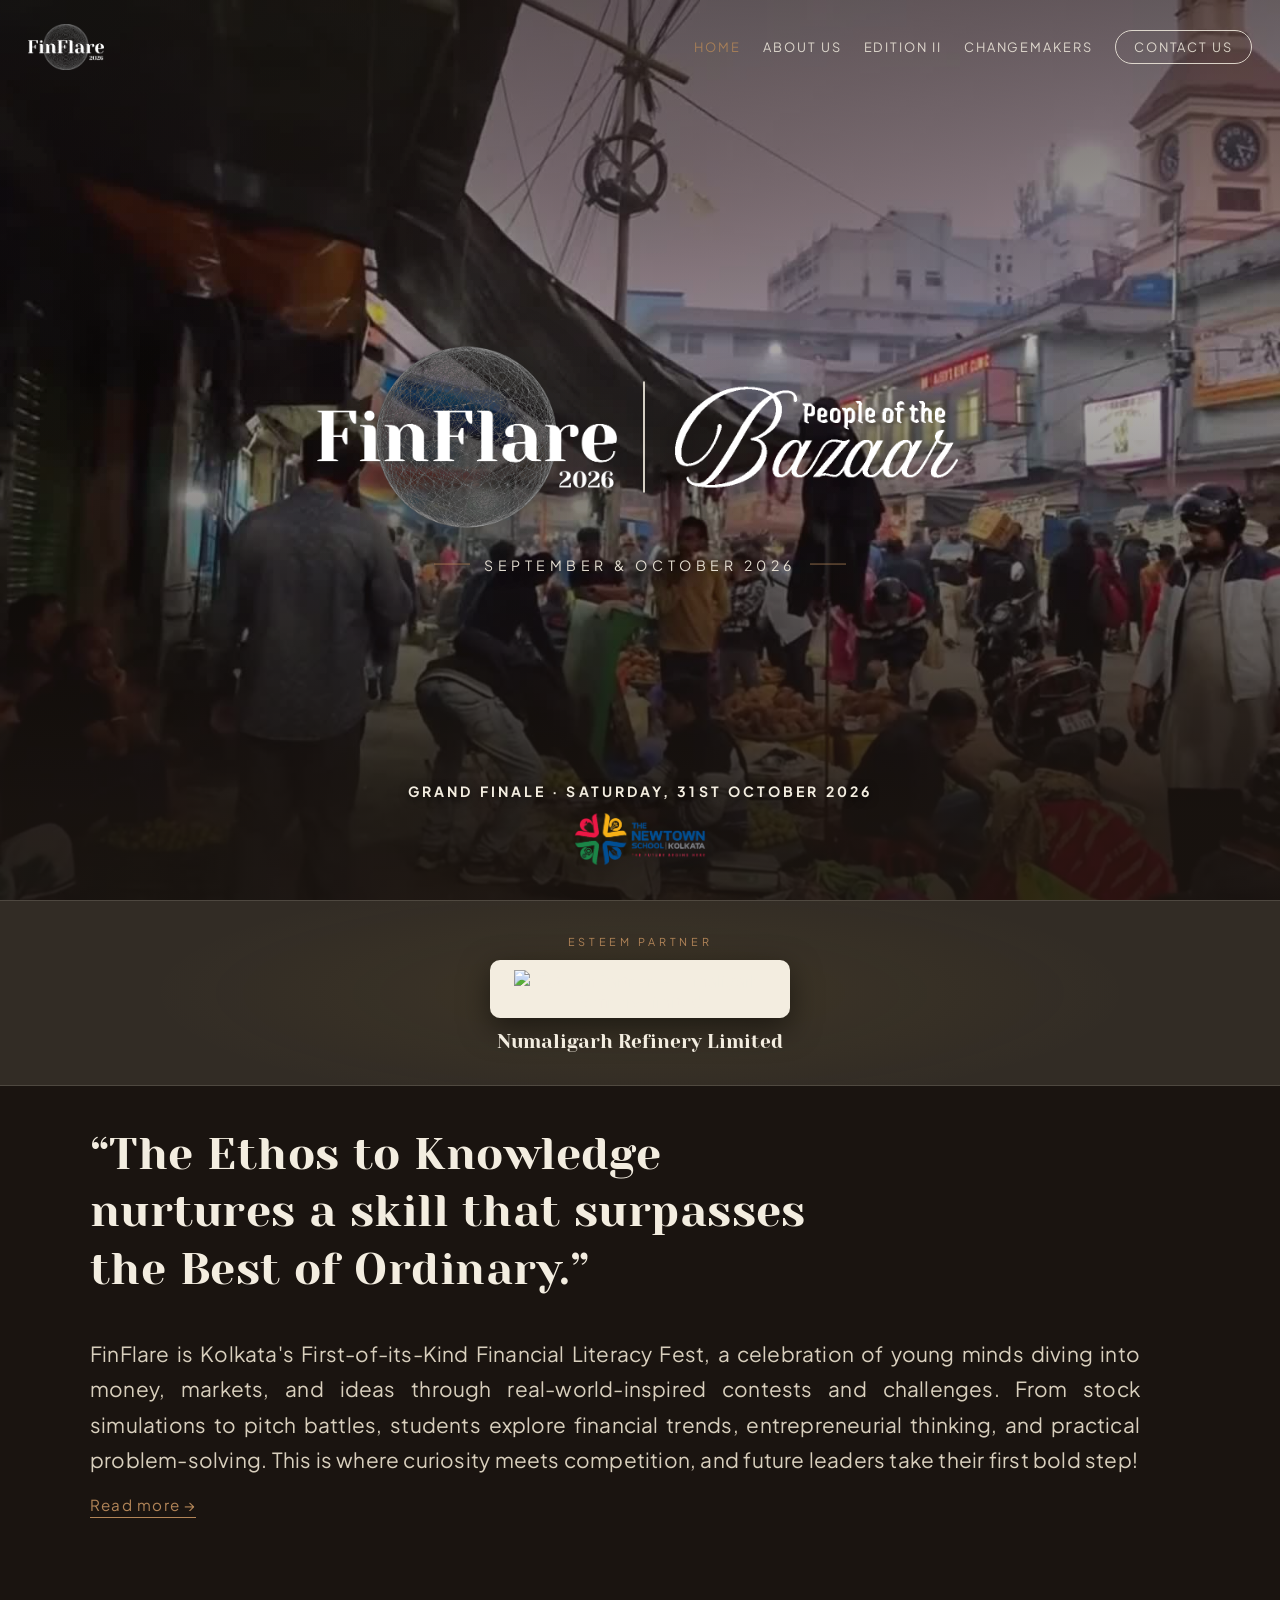
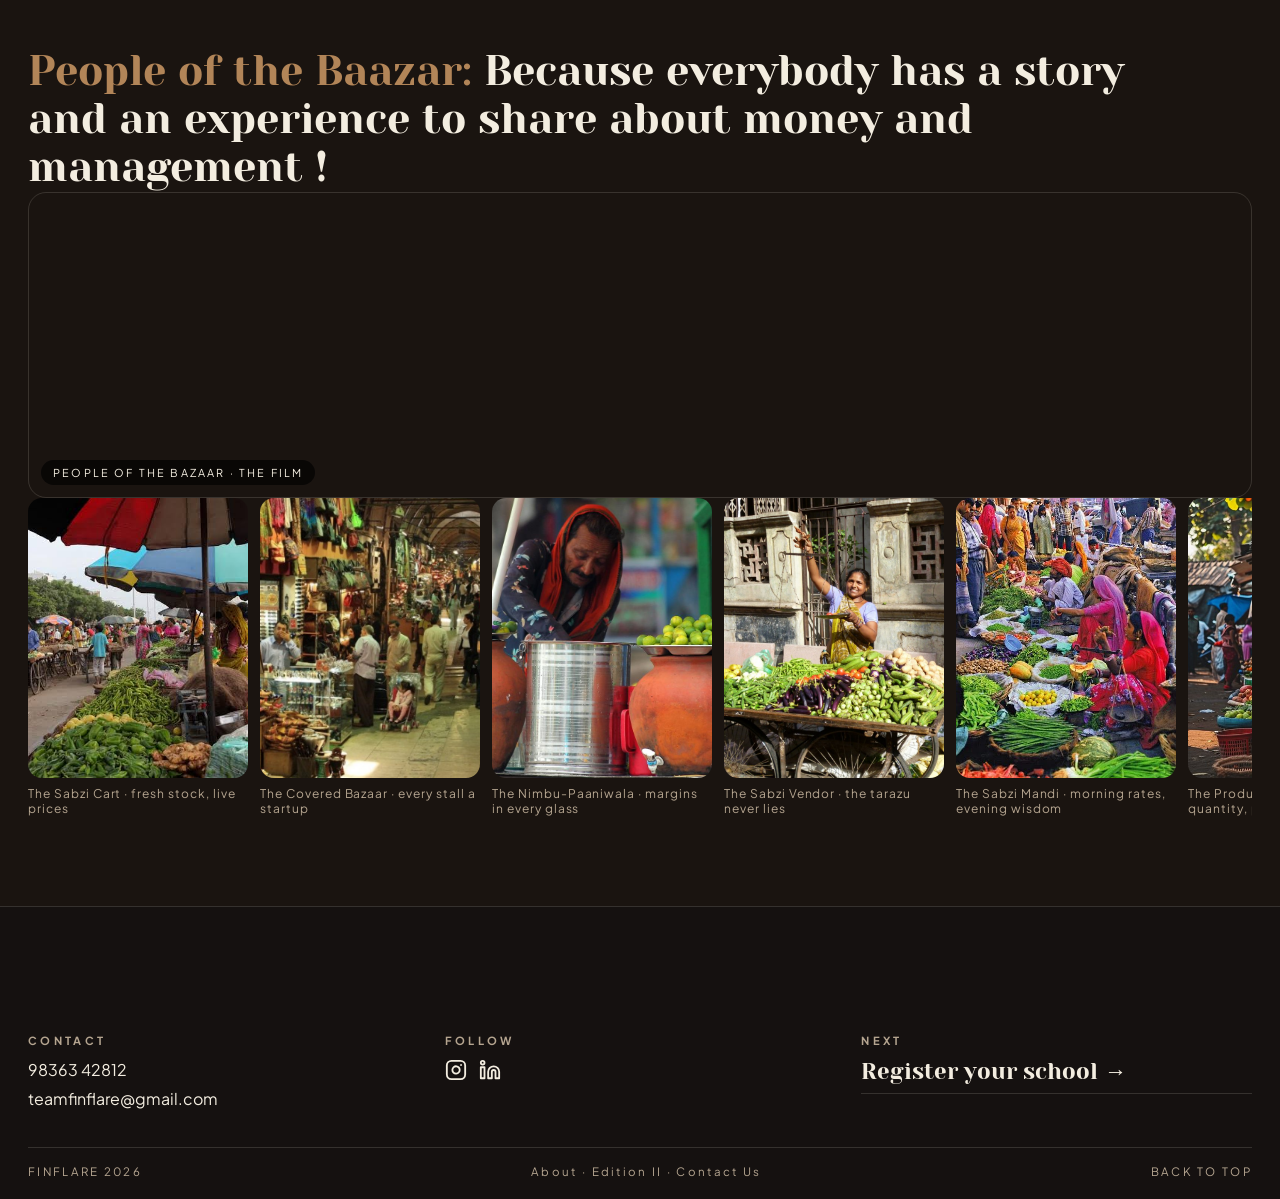
==== commit 6cada1d8: "Add files via upload" ====
--- a/index.html
+++ b/index.html
@@ -71,6 +71,13 @@
 
 
 
+    <!-- ESTEEM PARTNER -->
+    <section class="partner-strip reveal">
+      <div class="partner-kicker">Esteem Partner</div>
+      <img class="partner-logo" src="assets/Esteem%20Partner.png" alt="Esteem Partner — Numaligarh Refinery Limited">
+      <div class="partner-name">Numaligarh Refinery Limited</div>
+    </section>
+
     <!-- WHAT IS FINFLARE -->
     <section class="panel intro-panel">
       <div class="intro-block reveal">
--- a/styles.css
+++ b/styles.css
@@ -367,6 +367,80 @@
   filter: drop-shadow(0 4px 16px rgba(0, 0, 0, 0.55));
 }
 
+.esteem-logo {
+  height: 52px;
+  width: auto;
+  max-width: min(340px, 70vw);
+  object-fit: contain;
+  background: none;
+  margin-top: 14px;
+  filter: drop-shadow(0 4px 16px rgba(0, 0, 0, 0.55));
+}
+
+.esteem-label {
+  font-family: var(--font-b);
+  font-size: 0.72rem;
+  letter-spacing: 0.3em;
+  text-transform: uppercase;
+  color: var(--muted);
+  margin-top: 6px;
+  text-shadow: 0 2px 10px rgba(0, 0, 0, 0.6);
+}
+
+/* esteem partner strip — first scroll section below hero */
+.partner-strip {
+  display: flex;
+  flex-direction: column;
+  align-items: center;
+  text-align: center;
+  gap: 12px;
+  padding: 34px 24px 32px;
+  background: radial-gradient(55% 90% at 50% 50%, rgba(212, 175, 55, 0.07), transparent 70%), var(--bg2);
+  border-top: 1px solid var(--line);
+  border-bottom: 1px solid var(--line);
+}
+
+.partner-kicker {
+  display: flex;
+  align-items: center;
+  gap: 14px;
+  font-family: var(--font-b);
+  font-size: 0.68rem;
+  letter-spacing: 0.34em;
+  text-transform: uppercase;
+  color: var(--gold);
+}
+
+.partner-kicker::before,
+.partner-kicker::after {
+  content: "";
+  display: block;
+  width: clamp(36px, 7vw, 72px);
+  height: 1px;
+  background: linear-gradient(90deg, transparent, var(--gold-dim));
+}
+
+.partner-kicker::after {
+  background: linear-gradient(90deg, var(--gold-dim), transparent);
+}
+
+.partner-logo {
+  height: clamp(40px, 5.5vw, 58px);
+  width: auto;
+  max-width: min(300px, 70vw);
+  object-fit: contain;
+  background: var(--cream);
+  padding: 10px 24px;
+  border-radius: 10px;
+  box-shadow: 0 10px 30px rgba(0, 0, 0, 0.5);
+}
+
+.partner-name {
+  font-family: var(--font-s);
+  font-size: clamp(0.95rem, 2vw, 1.2rem);
+  color: var(--cream);
+}
+
 .finale-title {
   font-family: var(--font-s);
   font-weight: 700;
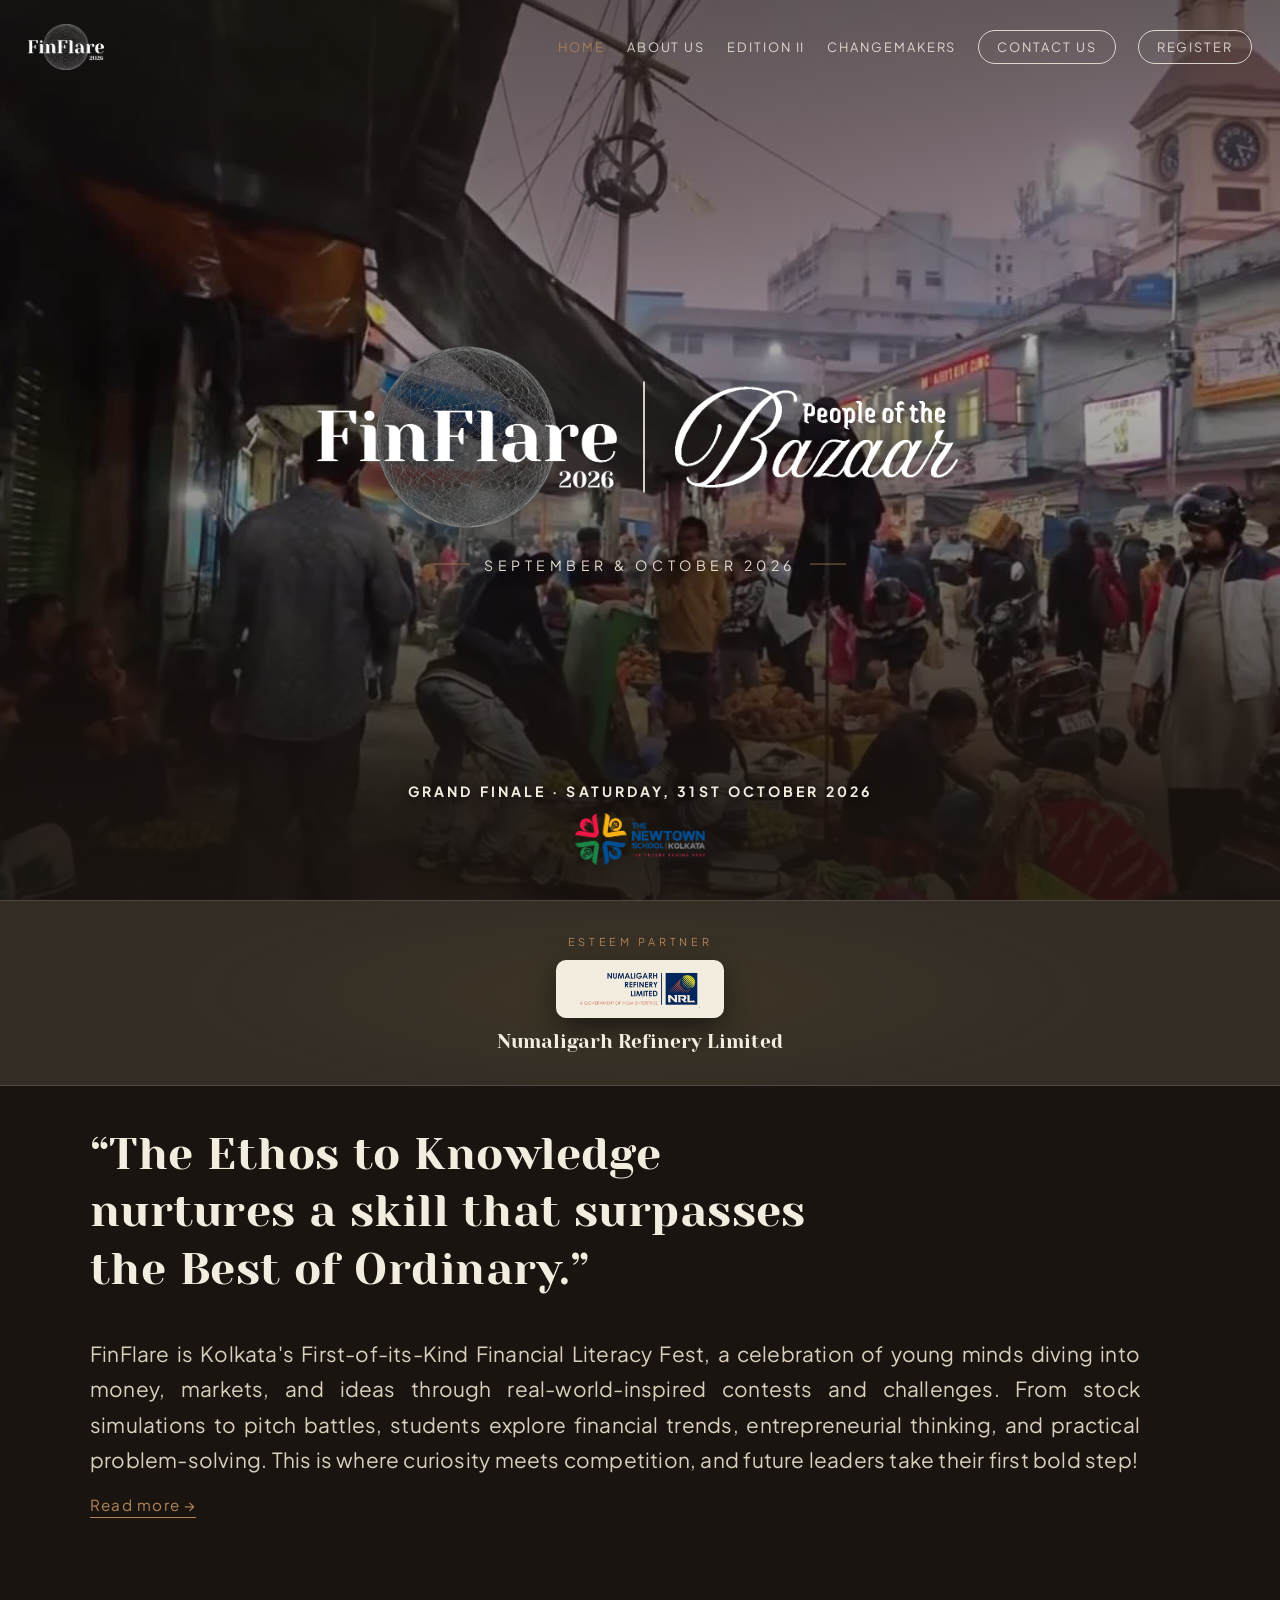
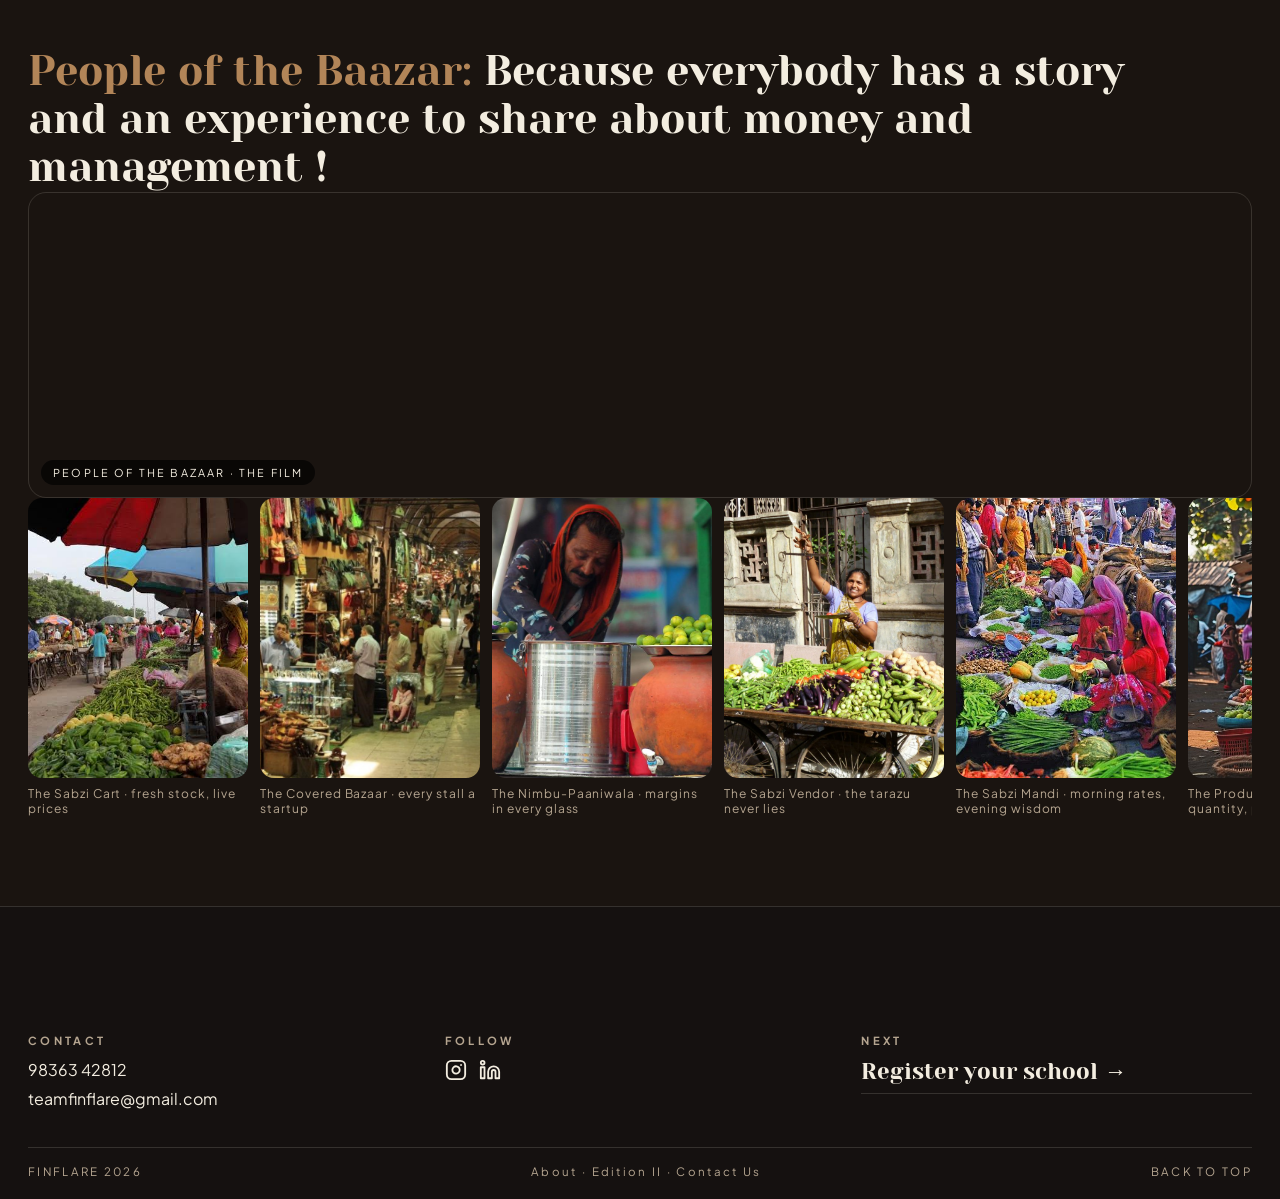
==== commit 5d6bcd14: "Add files via upload" ====
--- a/index.html
+++ b/index.html
@@ -26,6 +26,7 @@
       <a href="edition%20II.html">Edition II</a>
       <a href="changemakers.html">Changemakers</a>
       <a href="contactus.html" class="pill">Contact Us</a>
+      <a href="register.html" class="pill">Register</a>
     </nav>
     <button id="menuBtn" aria-label="Menu"><span></span><span></span></button>
   </header>
@@ -37,6 +38,7 @@
       <a href="edition%20II.html"><i>03</i>Edition II</a>
       <a href="changemakers.html"><i>04</i>Changemakers</a>
       <a href="contactus.html"><i>05</i>Contact Us</a>
+      <a href="register.html"><i>06</i>Register</a>
     </nav>
     <div class="menu-foot">
       <div>teamfinflare@gmail.com<br>98363 42812</div>
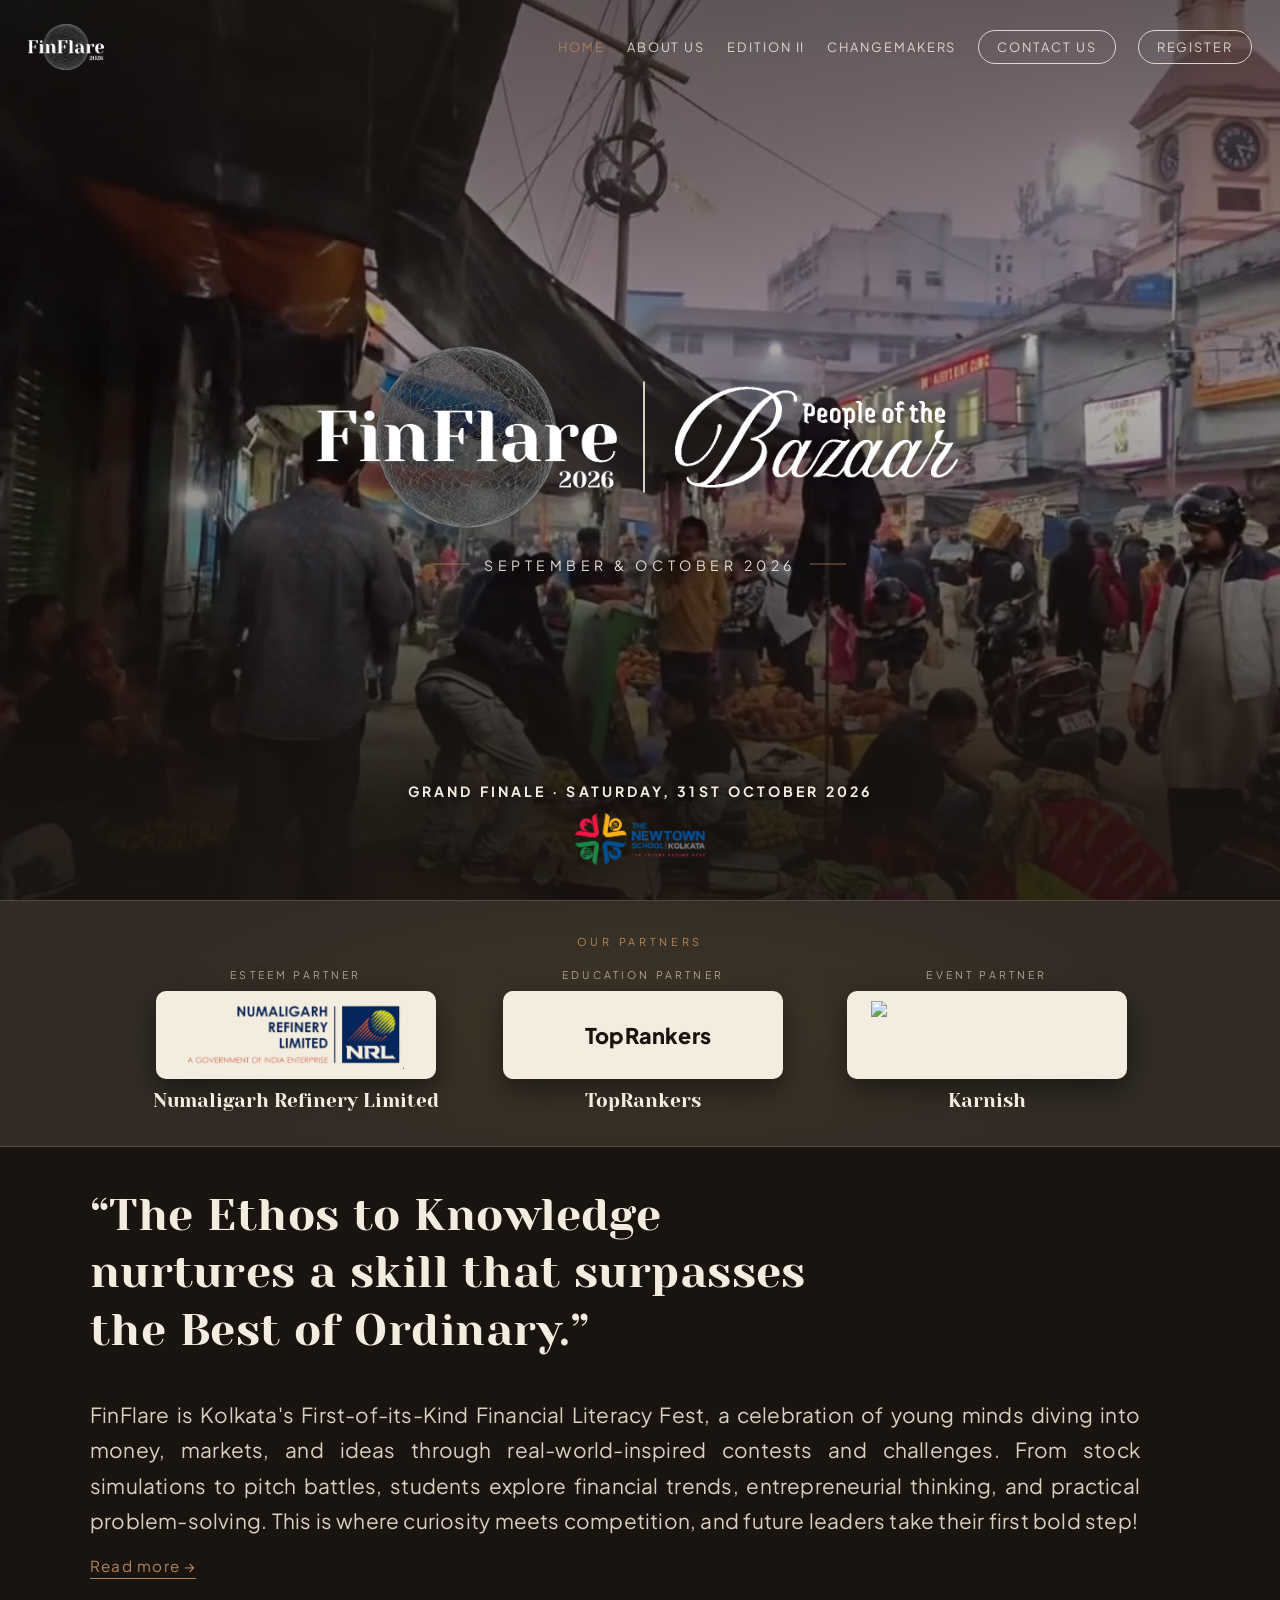
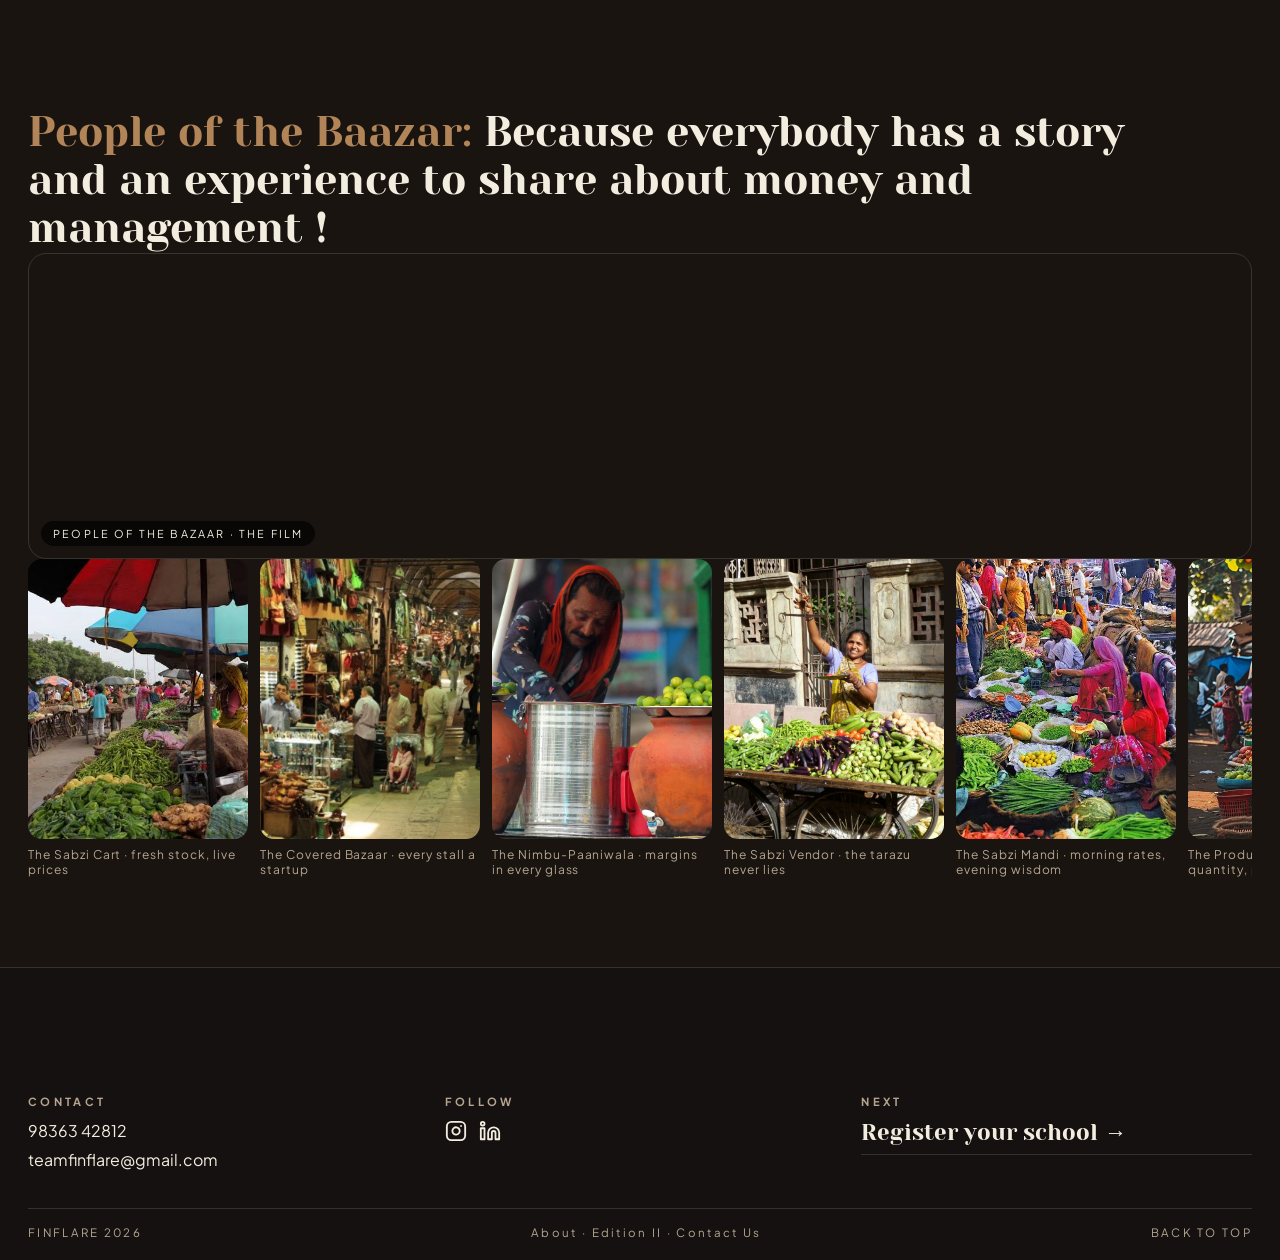
==== commit d80b030b: "Add files via upload" ====
--- a/index.html
+++ b/index.html
@@ -73,11 +73,26 @@
 
 
 
-    <!-- ESTEEM PARTNER -->
+    <!-- PARTNERS -->
     <section class="partner-strip reveal">
-      <div class="partner-kicker">Esteem Partner</div>
-      <img class="partner-logo" src="assets/Esteem%20Partner.png" alt="Esteem Partner — Numaligarh Refinery Limited">
-      <div class="partner-name">Numaligarh Refinery Limited</div>
+      <div class="partner-kicker">Our Partners</div>
+      <div class="partner-row">
+        <div class="partner-item">
+          <div class="partner-type">Esteem Partner</div>
+          <img class="partner-logo" src="assets/Esteem%20Partner.png" alt="Esteem Partner — Numaligarh Refinery Limited">
+          <div class="partner-name">Numaligarh Refinery Limited</div>
+        </div>
+        <div class="partner-item">
+          <div class="partner-type">Education Partner</div>
+          <div class="partner-logo tr-lockup"><img src="assets/Top%20Rankers-icon.png" alt=""><span>TopRankers</span></div>
+          <div class="partner-name">TopRankers</div>
+        </div>
+        <div class="partner-item">
+          <div class="partner-type">Event Partner</div>
+          <img class="partner-logo" src="assets/Karnish%20Logo%20-%20Event%20Partner.png" alt="Event Partner — Karnish">
+          <div class="partner-name">Karnish</div>
+        </div>
+      </div>
     </section>
 
     <!-- WHAT IS FINFLARE -->
--- a/styles.css
+++ b/styles.css
@@ -393,8 +393,8 @@
   flex-direction: column;
   align-items: center;
   text-align: center;
-  gap: 12px;
-  padding: 34px 24px 32px;
+  gap: 20px;
+  padding: 34px 24px 34px;
   background: radial-gradient(55% 90% at 50% 50%, rgba(212, 175, 55, 0.07), transparent 70%), var(--bg2);
   border-top: 1px solid var(--line);
   border-bottom: 1px solid var(--line);
@@ -425,9 +425,13 @@
 }
 
 .partner-logo {
-  height: clamp(40px, 5.5vw, 58px);
+  height: clamp(72px, 8vw, 88px);
+  display: flex;
+  align-items: center;
+  justify-content: center;
   width: auto;
-  max-width: min(300px, 70vw);
+  min-width: min(280px, 72vw);
+  max-width: min(320px, 76vw);
   object-fit: contain;
   background: var(--cream);
   padding: 10px 24px;
@@ -439,6 +443,49 @@
   font-family: var(--font-s);
   font-size: clamp(0.95rem, 2vw, 1.2rem);
   color: var(--cream);
+}
+
+.partner-row {
+  display: flex;
+  justify-content: center;
+  align-items: flex-start;
+  gap: clamp(28px, 5vw, 64px);
+  flex-wrap: wrap;
+}
+
+.partner-item {
+  display: flex;
+  flex-direction: column;
+  align-items: center;
+  text-align: center;
+  gap: 10px;
+}
+
+.partner-type {
+  font-family: var(--font-b);
+  font-size: 0.66rem;
+  letter-spacing: 0.3em;
+  text-transform: uppercase;
+  color: var(--muted);
+}
+
+.tr-lockup {
+  display: flex;
+  align-items: center;
+  gap: 10px;
+}
+
+.tr-lockup img {
+  height: 30px;
+  width: auto;
+}
+
+.tr-lockup span {
+  font-family: var(--font-b);
+  font-weight: 800;
+  font-size: 1.35rem;
+  letter-spacing: 0.01em;
+  color: #1a1410;
 }
 
 .finale-title {
